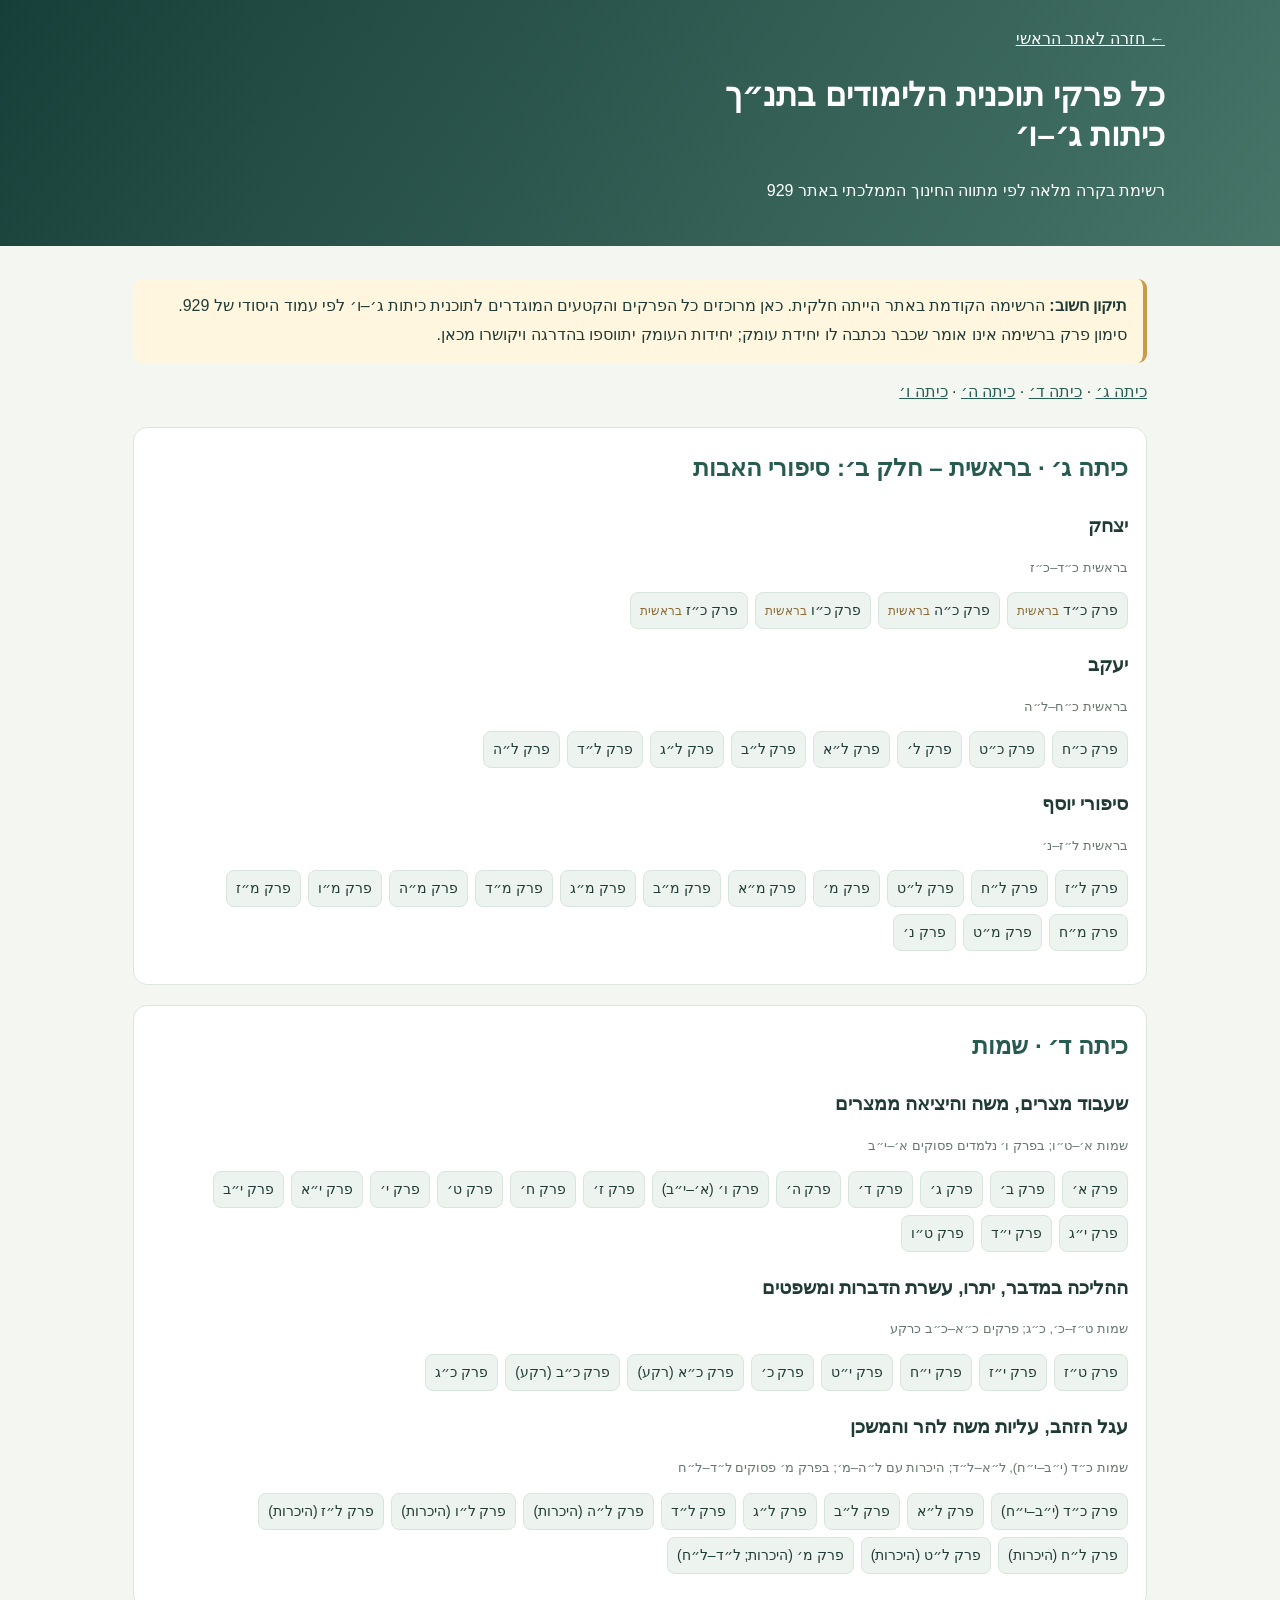
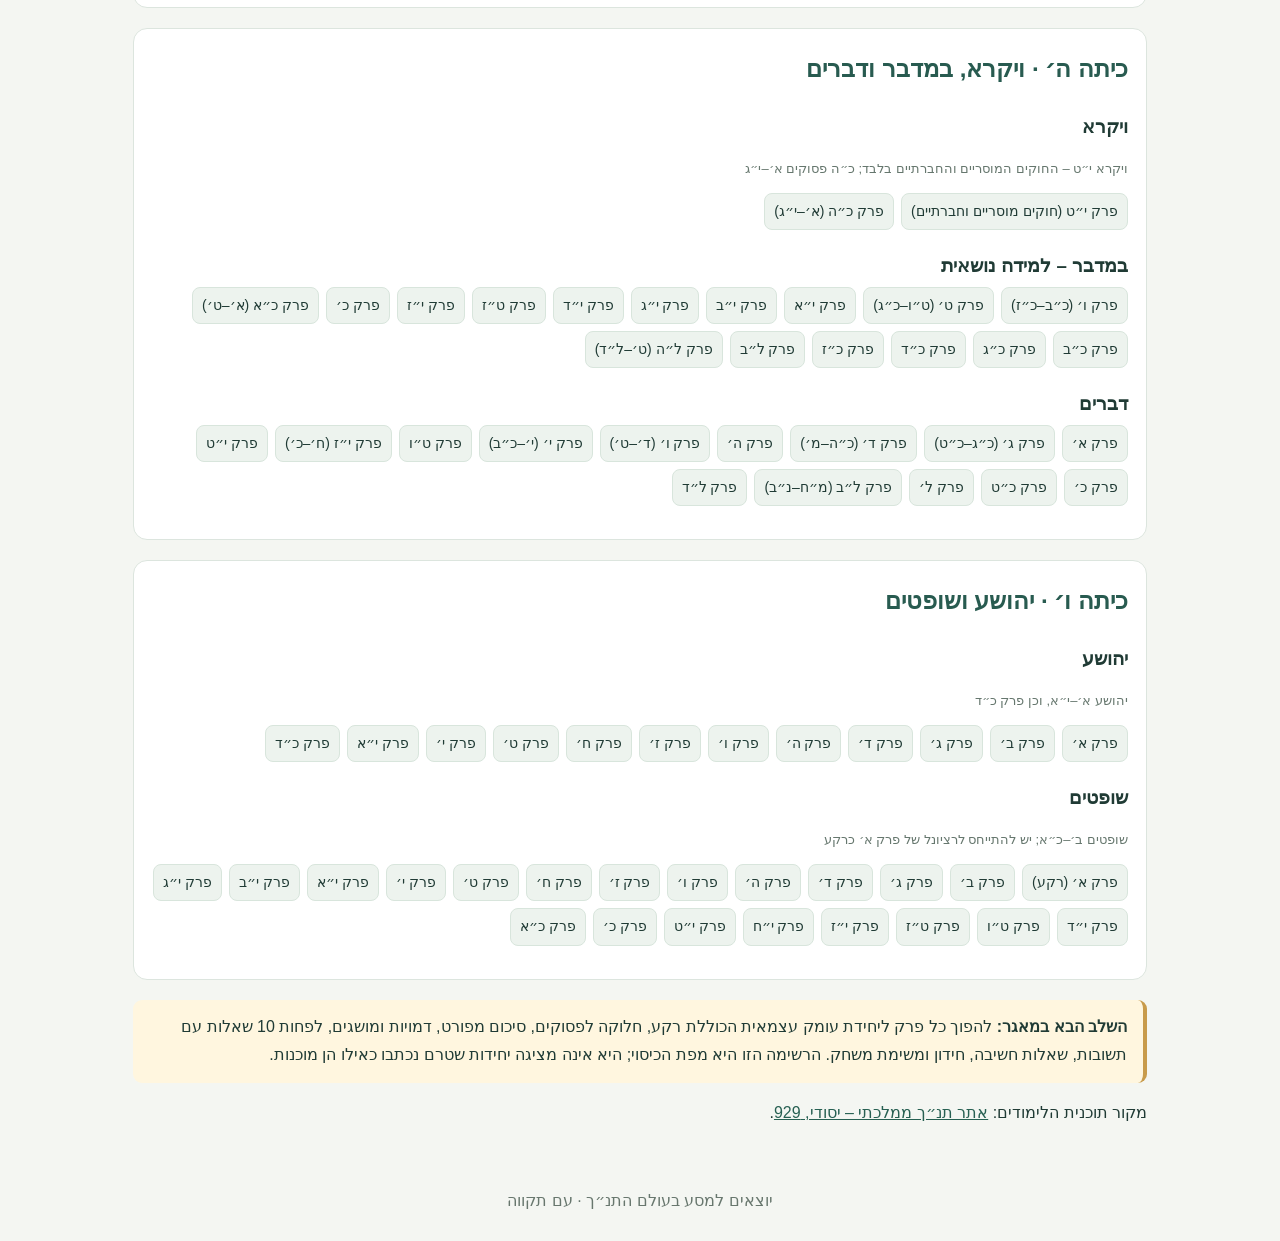
==== all-required-chapters.html @ 5e051c07 "Add complete grade 3-6 chapter coverage index" ====
<!doctype html>
<html lang="he" dir="rtl"><head><meta charset="utf-8"><meta name="viewport" content="width=device-width,initial-scale=1"><title>רשימת כל פרקי החובה | תנ״ך ג׳–ו׳</title>
<style>
*{box-sizing:border-box}body{margin:0;background:#f4f6f2;color:#203b35;font-family:Arial,sans-serif;line-height:1.8}header{background:linear-gradient(125deg,#173f39,#477568);color:#fff;padding:25px 18px}header>div,main{max-width:1050px;margin:auto}a{color:#276052}header a{color:white}h1{line-height:1.25}main{padding:18px}.notice{background:#fff6df;border-right:4px solid #c89b4b;padding:13px 16px;border-radius:9px;margin:15px 0}.grade{background:white;border:1px solid #dce5de;border-radius:14px;padding:18px;margin:20px 0}.grade h2{color:#285b50;margin-top:0}.book{margin:15px 0}.book h3{margin-bottom:4px}.chapters{display:flex;flex-wrap:wrap;gap:7px}.chapter{background:#edf3ee;border:1px solid #d8e5dc;border-radius:8px;padding:5px 9px;font-size:14px}.chapter em{font-style:normal;color:#8b6a34;font-size:12px}.small{font-size:13px;color:#66776e}footer{text-align:center;padding:25px;color:#68776e}
</style></head><body><header><div><a href="./">← חזרה לאתר הראשי</a><h1>כל פרקי תוכנית הלימודים בתנ״ך<br>כיתות ג׳–ו׳</h1><p>רשימת בקרה מלאה לפי מתווה החינוך הממלכתי באתר 929</p></div></header><main>
<div class="notice"><b>תיקון חשוב:</b> הרשימה הקודמת באתר הייתה חלקית. כאן מרוכזים כל הפרקים והקטעים המוגדרים לתוכנית כיתות ג׳–ו׳ לפי עמוד היסודי של 929. סימון פרק ברשימה אינו אומר שכבר נכתבה לו יחידת עומק; יחידות העומק יתווספו בהדרגה ויקושרו מכאן.</div>
<nav><a href="#g3">כיתה ג׳</a> · <a href="#g4">כיתה ד׳</a> · <a href="#g5">כיתה ה׳</a> · <a href="#g6">כיתה ו׳</a></nav>
<section class="grade" id="g3"><h2>כיתה ג׳ · בראשית – חלק ב׳: סיפורי האבות</h2>
<div class="book"><h3>יצחק</h3><p class="small">בראשית כ״ד–כ״ז</p><div class="chapters"><span class="chapter">פרק כ״ד <em>בראשית</em></span><span class="chapter">פרק כ״ה <em>בראשית</em></span><span class="chapter">פרק כ״ו <em>בראשית</em></span><span class="chapter">פרק כ״ז <em>בראשית</em></span></div></div>
<div class="book"><h3>יעקב</h3><p class="small">בראשית כ״ח–ל״ה</p><div class="chapters"><span class="chapter">פרק כ״ח</span><span class="chapter">פרק כ״ט</span><span class="chapter">פרק ל׳</span><span class="chapter">פרק ל״א</span><span class="chapter">פרק ל״ב</span><span class="chapter">פרק ל״ג</span><span class="chapter">פרק ל״ד</span><span class="chapter">פרק ל״ה</span></div></div>
<div class="book"><h3>סיפורי יוסף</h3><p class="small">בראשית ל״ז–נ׳</p><div class="chapters"><span class="chapter">פרק ל״ז</span><span class="chapter">פרק ל״ח</span><span class="chapter">פרק ל״ט</span><span class="chapter">פרק מ׳</span><span class="chapter">פרק מ״א</span><span class="chapter">פרק מ״ב</span><span class="chapter">פרק מ״ג</span><span class="chapter">פרק מ״ד</span><span class="chapter">פרק מ״ה</span><span class="chapter">פרק מ״ו</span><span class="chapter">פרק מ״ז</span><span class="chapter">פרק מ״ח</span><span class="chapter">פרק מ״ט</span><span class="chapter">פרק נ׳</span></div></div></section>
<section class="grade" id="g4"><h2>כיתה ד׳ · שמות</h2>
<div class="book"><h3>שעבוד מצרים, משה והיציאה ממצרים</h3><p class="small">שמות א׳–ט״ו; בפרק ו׳ נלמדים פסוקים א׳–י״ב</p><div class="chapters"><span class="chapter">פרק א׳</span><span class="chapter">פרק ב׳</span><span class="chapter">פרק ג׳</span><span class="chapter">פרק ד׳</span><span class="chapter">פרק ה׳</span><span class="chapter">פרק ו׳ (א׳–י״ב)</span><span class="chapter">פרק ז׳</span><span class="chapter">פרק ח׳</span><span class="chapter">פרק ט׳</span><span class="chapter">פרק י׳</span><span class="chapter">פרק י״א</span><span class="chapter">פרק י״ב</span><span class="chapter">פרק י״ג</span><span class="chapter">פרק י״ד</span><span class="chapter">פרק ט״ו</span></div></div>
<div class="book"><h3>ההליכה במדבר, יתרו, עשרת הדברות ומשפטים</h3><p class="small">שמות ט״ז–כ׳, כ״ג; פרקים כ״א–כ״ב כרקע</p><div class="chapters"><span class="chapter">פרק ט״ז</span><span class="chapter">פרק י״ז</span><span class="chapter">פרק י״ח</span><span class="chapter">פרק י״ט</span><span class="chapter">פרק כ׳</span><span class="chapter">פרק כ״א (רקע)</span><span class="chapter">פרק כ״ב (רקע)</span><span class="chapter">פרק כ״ג</span></div></div>
<div class="book"><h3>עגל הזהב, עליות משה להר והמשכן</h3><p class="small">שמות כ״ד (י״ב–י״ח), ל״א–ל״ד; היכרות עם ל״ה–מ׳; בפרק מ׳ פסוקים ל״ד–ל״ח</p><div class="chapters"><span class="chapter">פרק כ״ד (י״ב–י״ח)</span><span class="chapter">פרק ל״א</span><span class="chapter">פרק ל״ב</span><span class="chapter">פרק ל״ג</span><span class="chapter">פרק ל״ד</span><span class="chapter">פרק ל״ה (היכרות)</span><span class="chapter">פרק ל״ו (היכרות)</span><span class="chapter">פרק ל״ז (היכרות)</span><span class="chapter">פרק ל״ח (היכרות)</span><span class="chapter">פרק ל״ט (היכרות)</span><span class="chapter">פרק מ׳ (היכרות; ל״ד–ל״ח)</span></div></div></section>
<section class="grade" id="g5"><h2>כיתה ה׳ · ויקרא, במדבר ודברים</h2>
<div class="book"><h3>ויקרא</h3><p class="small">ויקרא י״ט – החוקים המוסריים והחברתיים בלבד; כ״ה פסוקים א׳–י״ג</p><div class="chapters"><span class="chapter">פרק י״ט (חוקים מוסריים וחברתיים)</span><span class="chapter">פרק כ״ה (א׳–י״ג)</span></div></div>
<div class="book"><h3>במדבר – למידה נושאית</h3><div class="chapters"><span class="chapter">פרק ו׳ (כ״ב–כ״ז)</span><span class="chapter">פרק ט׳ (ט״ו–כ״ג)</span><span class="chapter">פרק י״א</span><span class="chapter">פרק י״ב</span><span class="chapter">פרק י״ג</span><span class="chapter">פרק י״ד</span><span class="chapter">פרק ט״ז</span><span class="chapter">פרק י״ז</span><span class="chapter">פרק כ׳</span><span class="chapter">פרק כ״א (א׳–ט׳)</span><span class="chapter">פרק כ״ב</span><span class="chapter">פרק כ״ג</span><span class="chapter">פרק כ״ד</span><span class="chapter">פרק כ״ז</span><span class="chapter">פרק ל״ב</span><span class="chapter">פרק ל״ה (ט׳–ל״ד)</span></div></div>
<div class="book"><h3>דברים</h3><div class="chapters"><span class="chapter">פרק א׳</span><span class="chapter">פרק ג׳ (כ״ג–כ״ט)</span><span class="chapter">פרק ד׳ (כ״ה–מ׳)</span><span class="chapter">פרק ה׳</span><span class="chapter">פרק ו׳ (ד׳–ט׳)</span><span class="chapter">פרק י׳ (י׳–כ״ב)</span><span class="chapter">פרק ט״ו</span><span class="chapter">פרק י״ז (ח׳–כ׳)</span><span class="chapter">פרק י״ט</span><span class="chapter">פרק כ׳</span><span class="chapter">פרק כ״ט</span><span class="chapter">פרק ל׳</span><span class="chapter">פרק ל״ב (מ״ח–נ״ב)</span><span class="chapter">פרק ל״ד</span></div></div></section>
<section class="grade" id="g6"><h2>כיתה ו׳ · יהושע ושופטים</h2>
<div class="book"><h3>יהושע</h3><p class="small">יהושע א׳–י״א, וכן פרק כ״ד</p><div class="chapters"><span class="chapter">פרק א׳</span><span class="chapter">פרק ב׳</span><span class="chapter">פרק ג׳</span><span class="chapter">פרק ד׳</span><span class="chapter">פרק ה׳</span><span class="chapter">פרק ו׳</span><span class="chapter">פרק ז׳</span><span class="chapter">פרק ח׳</span><span class="chapter">פרק ט׳</span><span class="chapter">פרק י׳</span><span class="chapter">פרק י״א</span><span class="chapter">פרק כ״ד</span></div></div>
<div class="book"><h3>שופטים</h3><p class="small">שופטים ב׳–כ״א; יש להתייחס לרציונל של פרק א׳ כרקע</p><div class="chapters"><span class="chapter">פרק א׳ (רקע)</span><span class="chapter">פרק ב׳</span><span class="chapter">פרק ג׳</span><span class="chapter">פרק ד׳</span><span class="chapter">פרק ה׳</span><span class="chapter">פרק ו׳</span><span class="chapter">פרק ז׳</span><span class="chapter">פרק ח׳</span><span class="chapter">פרק ט׳</span><span class="chapter">פרק י׳</span><span class="chapter">פרק י״א</span><span class="chapter">פרק י״ב</span><span class="chapter">פרק י״ג</span><span class="chapter">פרק י״ד</span><span class="chapter">פרק ט״ו</span><span class="chapter">פרק ט״ז</span><span class="chapter">פרק י״ז</span><span class="chapter">פרק י״ח</span><span class="chapter">פרק י״ט</span><span class="chapter">פרק כ׳</span><span class="chapter">פרק כ״א</span></div></div></section>
<div class="notice"><b>השלב הבא במאגר:</b> להפוך כל פרק ליחידת עומק עצמאית הכוללת רקע, חלוקה לפסוקים, סיכום מפורט, דמויות ומושגים, לפחות 10 שאלות עם תשובות, שאלות חשיבה, חידון ומשימת משחק. הרשימה הזו היא מפת הכיסוי; היא אינה מציגה יחידות שטרם נכתבו כאילו הן מוכנות.</div>
<p>מקור תוכנית הלימודים: <a href="https://edu.929.org.il/תכנית-הלימודים/יסודי/" target="_blank" rel="noopener">אתר תנ״ך ממלכתי – יסודי, 929</a>.</p>
</main><footer>יוצאים למסע בעולם התנ״ך · עם תקווה</footer></body></html>
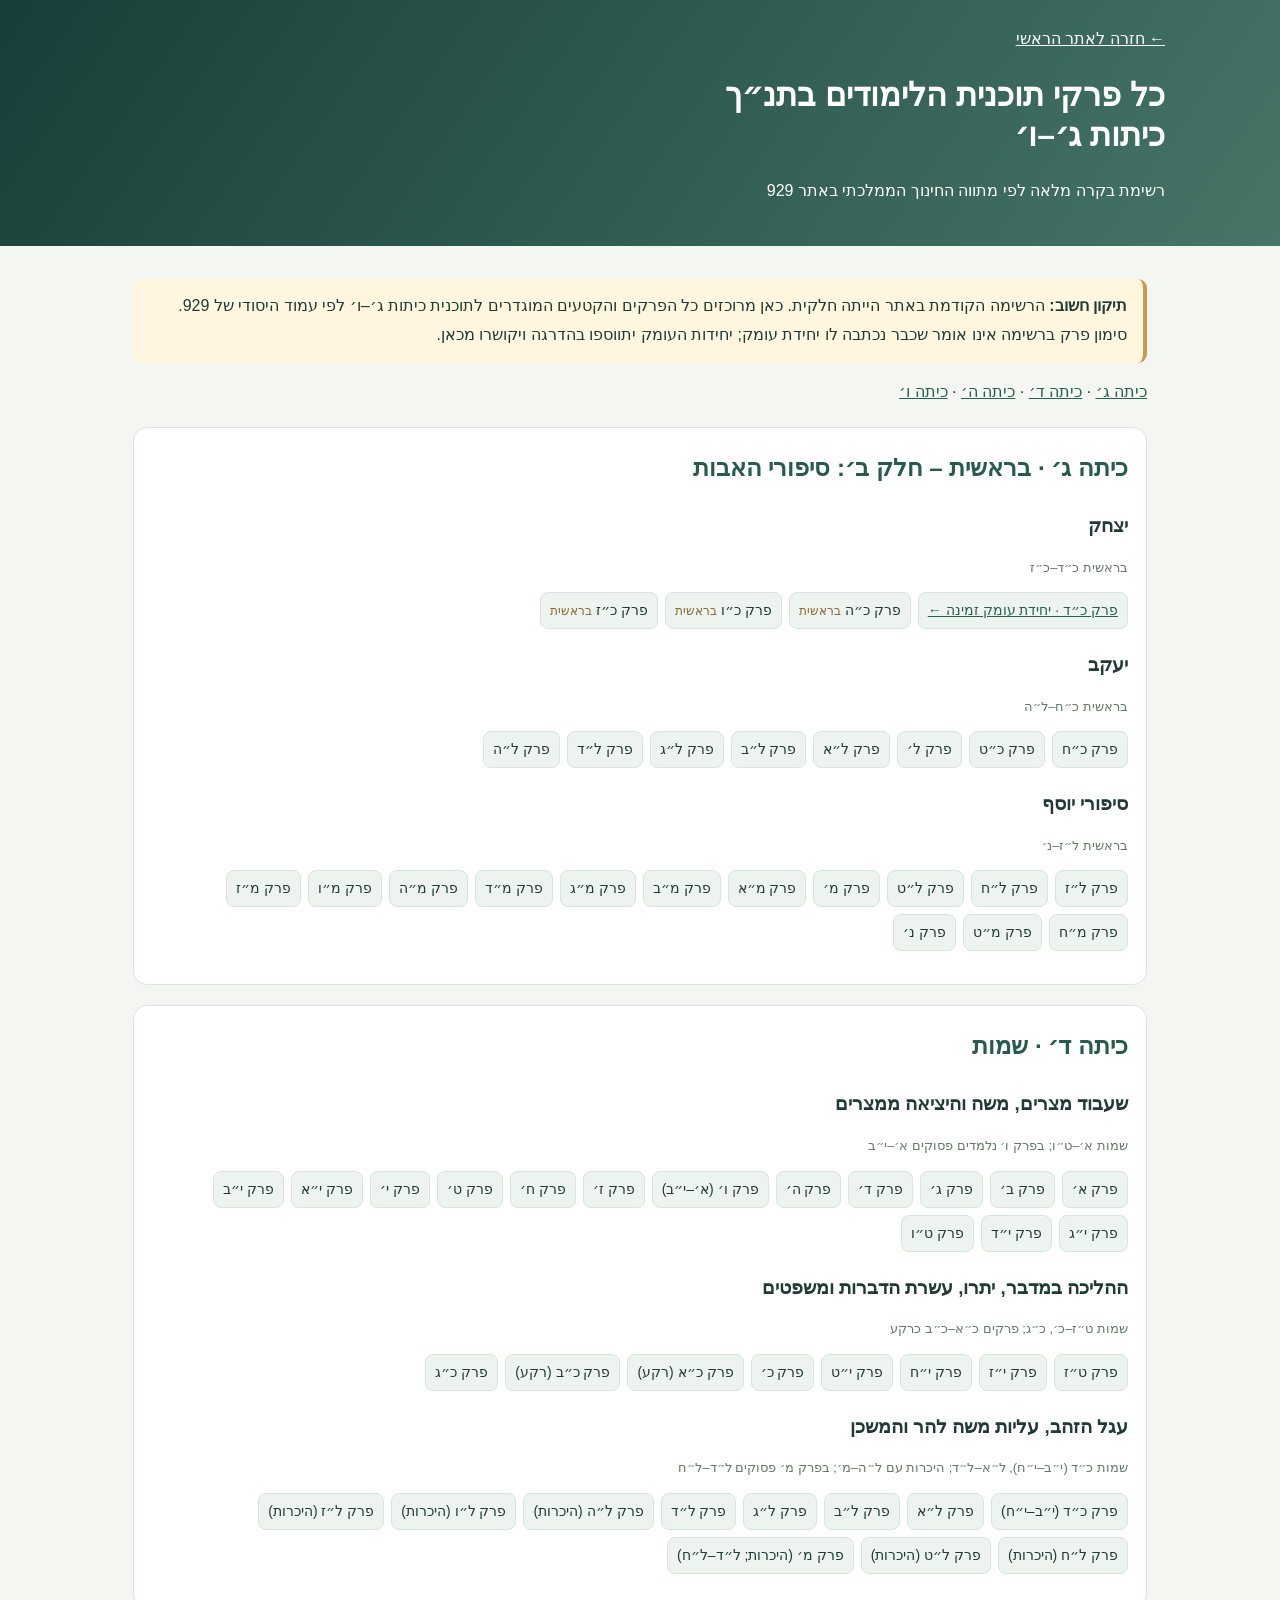
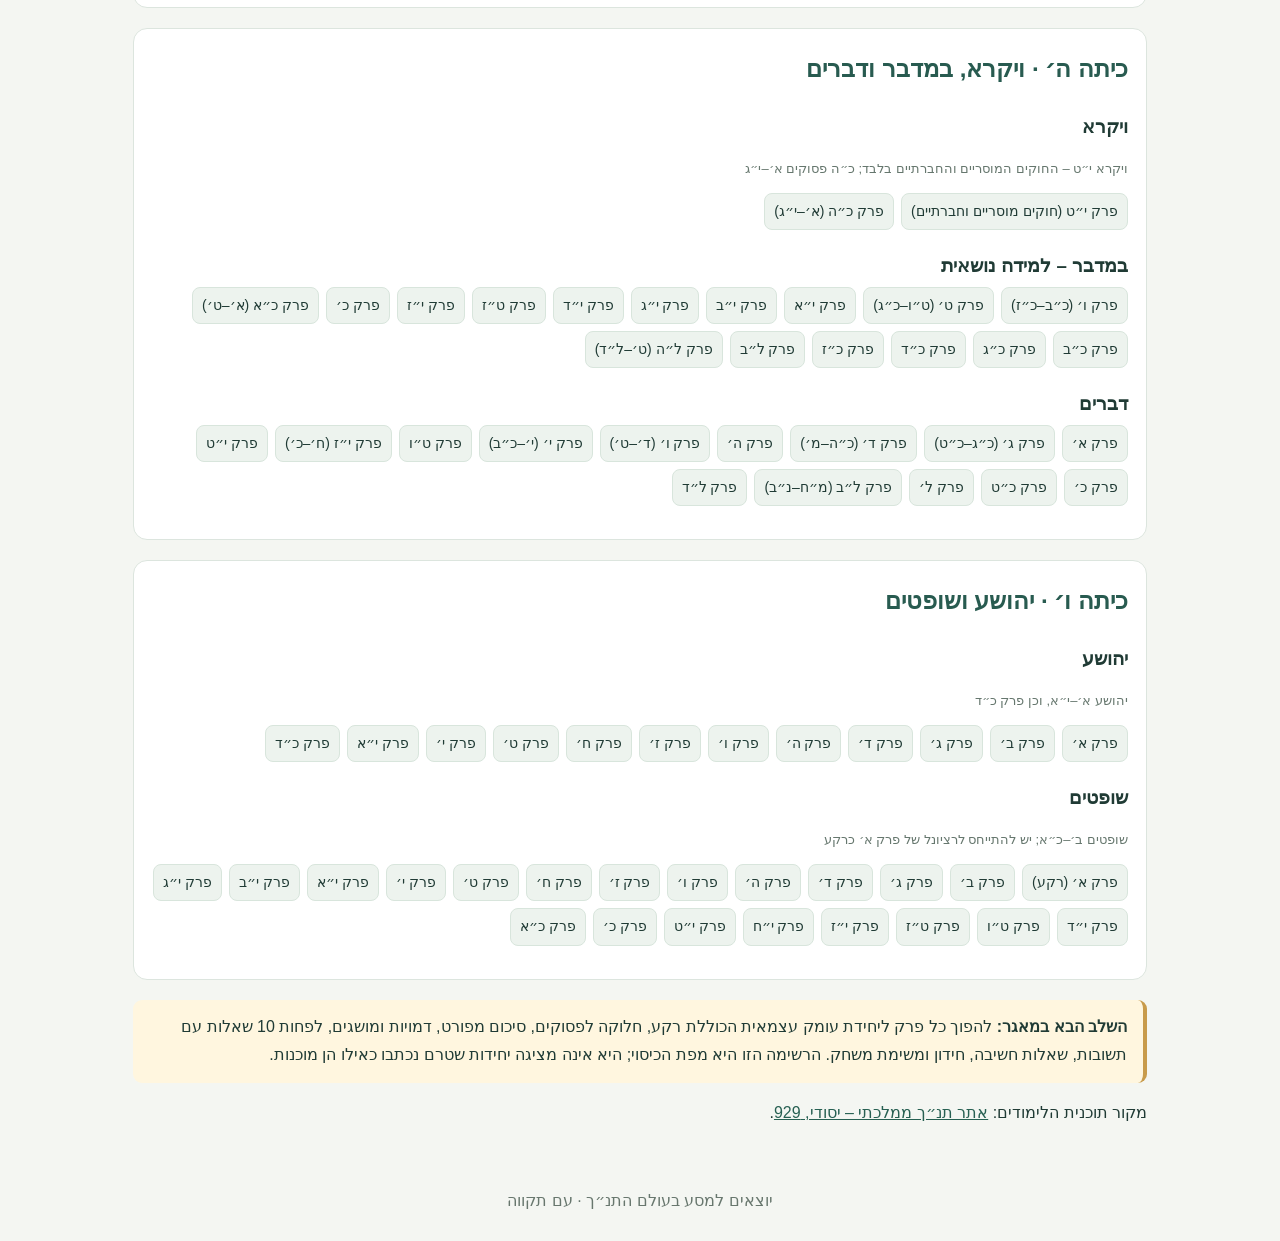
==== commit 2ca24865: "Link Genesis 24 deep unit from chapter checklist" ====
--- a/all-required-chapters.html
+++ b/all-required-chapters.html
@@ -6,7 +6,7 @@
 <div class="notice"><b>תיקון חשוב:</b> הרשימה הקודמת באתר הייתה חלקית. כאן מרוכזים כל הפרקים והקטעים המוגדרים לתוכנית כיתות ג׳–ו׳ לפי עמוד היסודי של 929. סימון פרק ברשימה אינו אומר שכבר נכתבה לו יחידת עומק; יחידות העומק יתווספו בהדרגה ויקושרו מכאן.</div>
 <nav><a href="#g3">כיתה ג׳</a> · <a href="#g4">כיתה ד׳</a> · <a href="#g5">כיתה ה׳</a> · <a href="#g6">כיתה ו׳</a></nav>
 <section class="grade" id="g3"><h2>כיתה ג׳ · בראשית – חלק ב׳: סיפורי האבות</h2>
-<div class="book"><h3>יצחק</h3><p class="small">בראשית כ״ד–כ״ז</p><div class="chapters"><span class="chapter">פרק כ״ד <em>בראשית</em></span><span class="chapter">פרק כ״ה <em>בראשית</em></span><span class="chapter">פרק כ״ו <em>בראשית</em></span><span class="chapter">פרק כ״ז <em>בראשית</em></span></div></div>
+<div class="book"><h3>יצחק</h3><p class="small">בראשית כ״ד–כ״ז</p><div class="chapters"><a class="chapter" href="grade3-genesis-24.html">פרק כ״ד · יחידת עומק זמינה ←</a><span class="chapter">פרק כ״ה <em>בראשית</em></span><span class="chapter">פרק כ״ו <em>בראשית</em></span><span class="chapter">פרק כ״ז <em>בראשית</em></span></div></div>
 <div class="book"><h3>יעקב</h3><p class="small">בראשית כ״ח–ל״ה</p><div class="chapters"><span class="chapter">פרק כ״ח</span><span class="chapter">פרק כ״ט</span><span class="chapter">פרק ל׳</span><span class="chapter">פרק ל״א</span><span class="chapter">פרק ל״ב</span><span class="chapter">פרק ל״ג</span><span class="chapter">פרק ל״ד</span><span class="chapter">פרק ל״ה</span></div></div>
 <div class="book"><h3>סיפורי יוסף</h3><p class="small">בראשית ל״ז–נ׳</p><div class="chapters"><span class="chapter">פרק ל״ז</span><span class="chapter">פרק ל״ח</span><span class="chapter">פרק ל״ט</span><span class="chapter">פרק מ׳</span><span class="chapter">פרק מ״א</span><span class="chapter">פרק מ״ב</span><span class="chapter">פרק מ״ג</span><span class="chapter">פרק מ״ד</span><span class="chapter">פרק מ״ה</span><span class="chapter">פרק מ״ו</span><span class="chapter">פרק מ״ז</span><span class="chapter">פרק מ״ח</span><span class="chapter">פרק מ״ט</span><span class="chapter">פרק נ׳</span></div></div></section>
 <section class="grade" id="g4"><h2>כיתה ד׳ · שמות</h2>
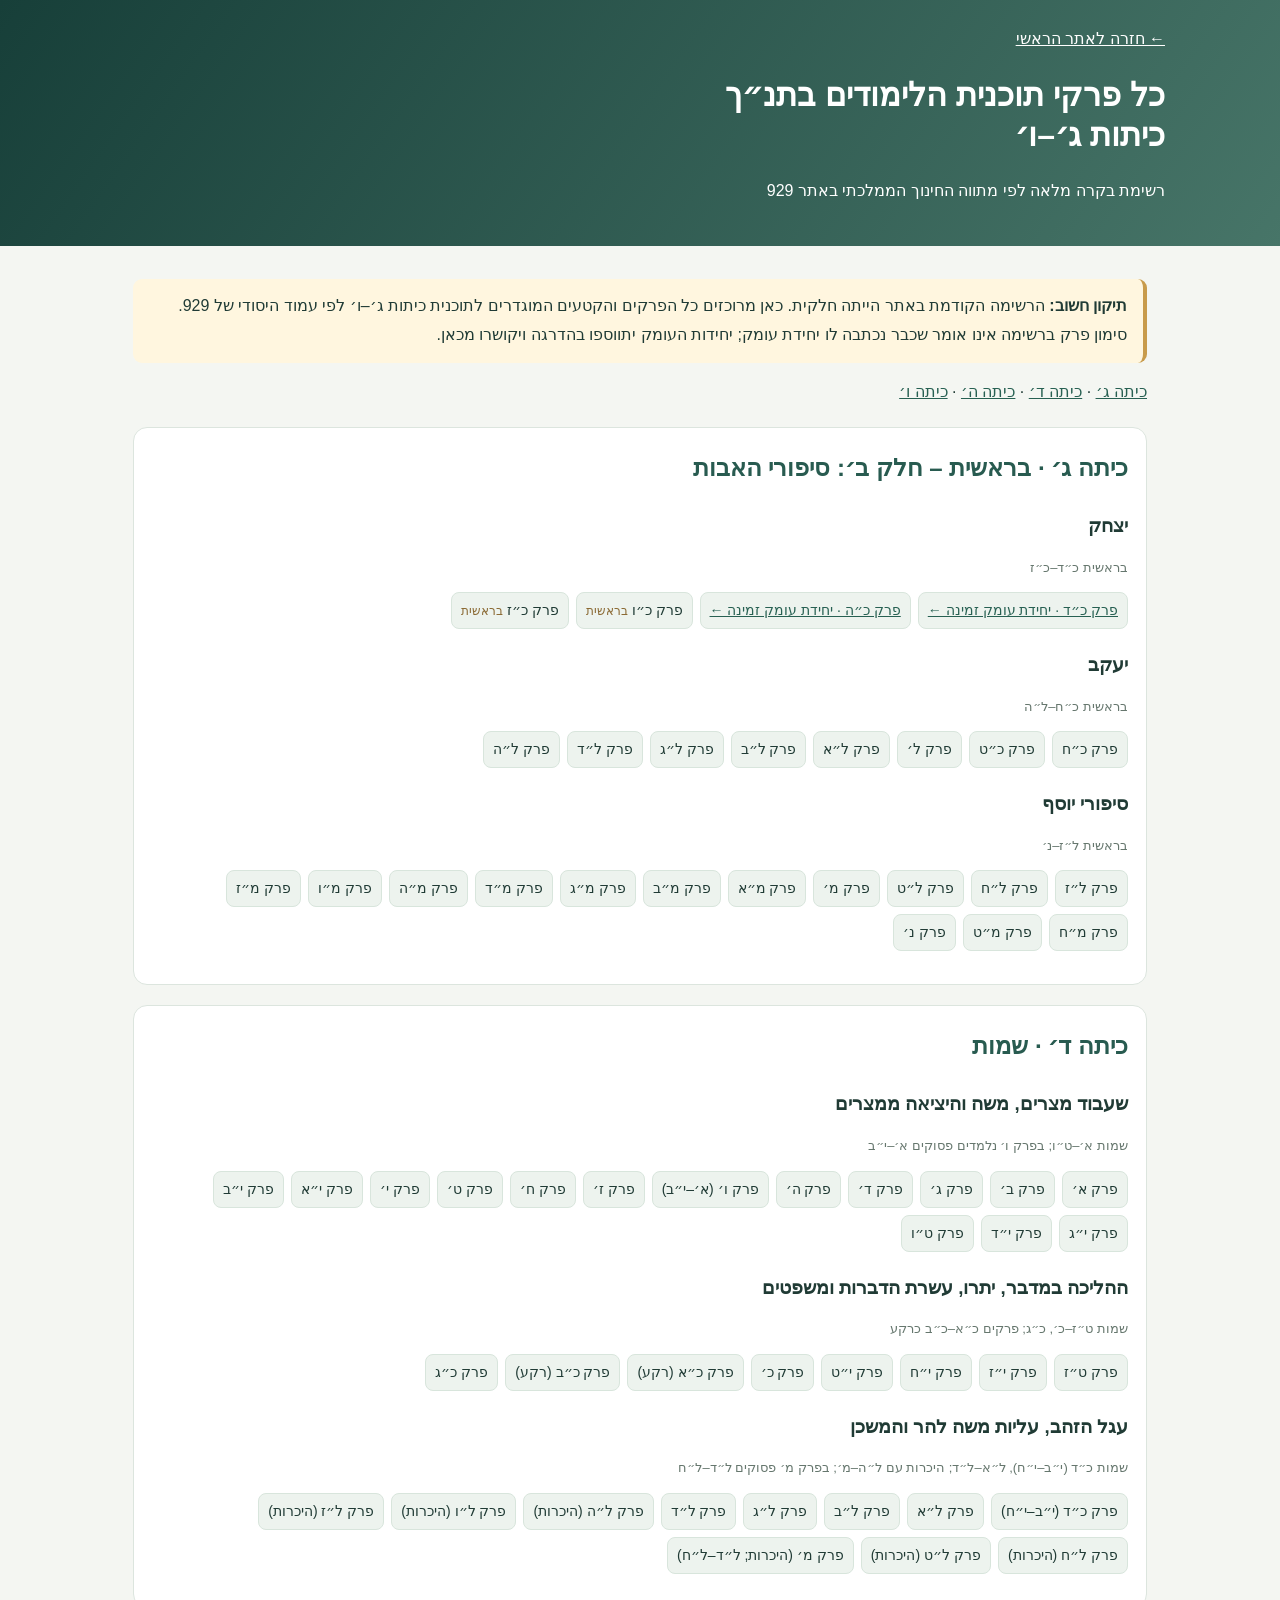
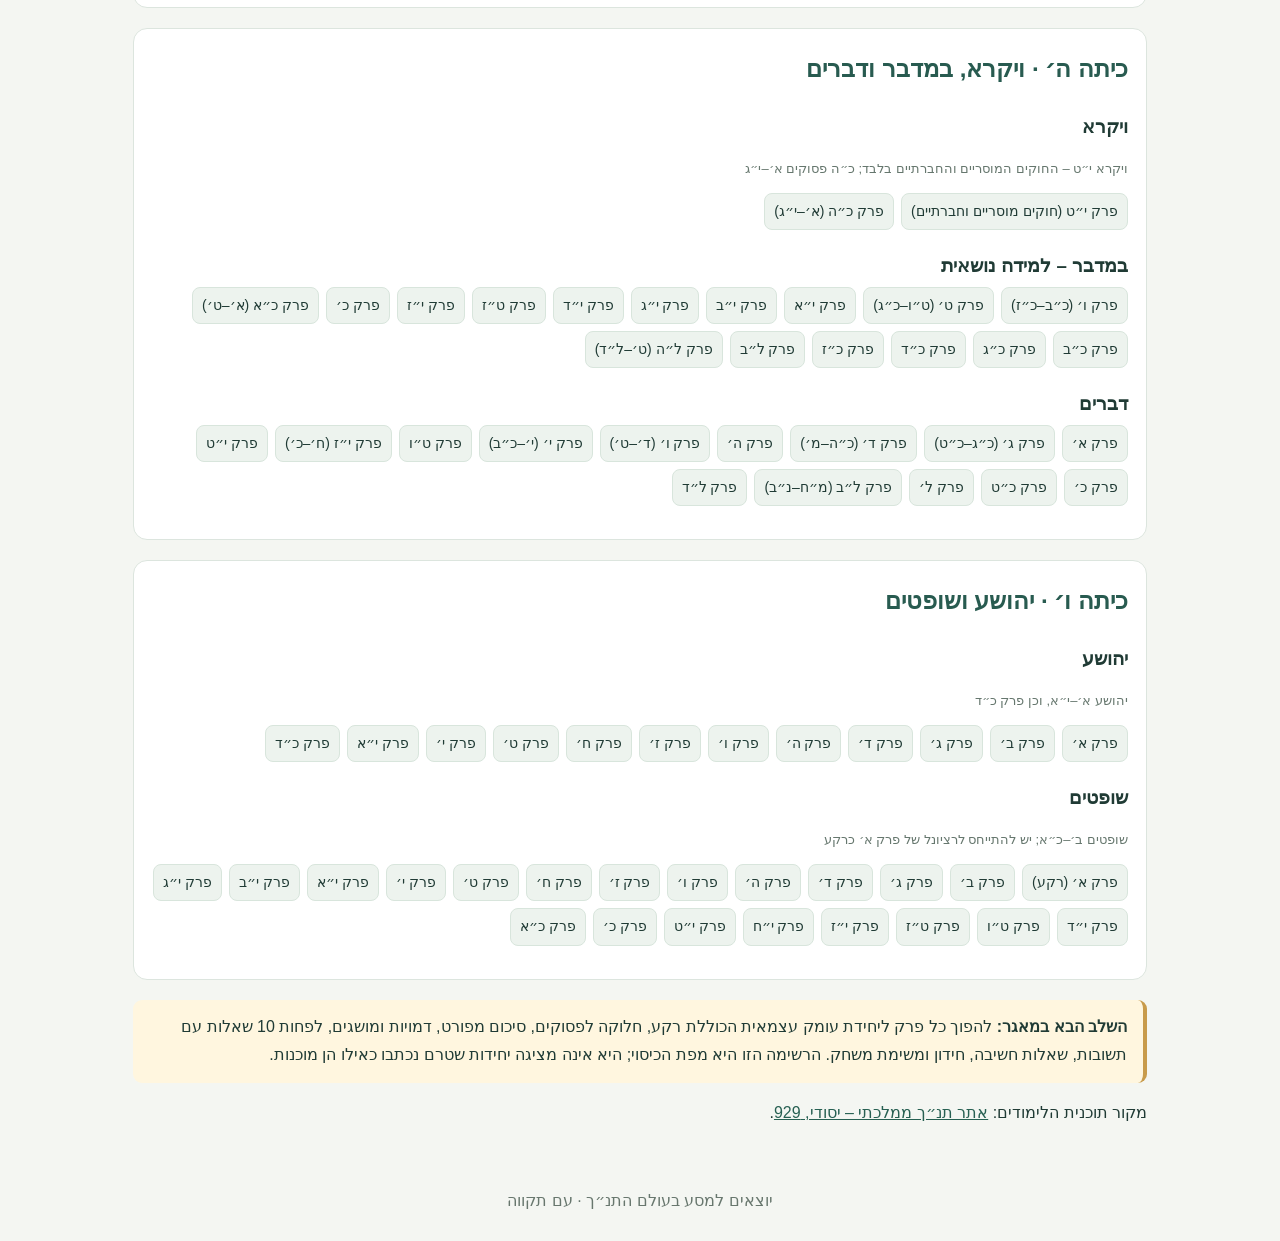
==== commit fabdfeaf: "Link Genesis 25 deep unit from required chapter list" ====
--- a/all-required-chapters.html
+++ b/all-required-chapters.html
@@ -6,7 +6,7 @@
 <div class="notice"><b>תיקון חשוב:</b> הרשימה הקודמת באתר הייתה חלקית. כאן מרוכזים כל הפרקים והקטעים המוגדרים לתוכנית כיתות ג׳–ו׳ לפי עמוד היסודי של 929. סימון פרק ברשימה אינו אומר שכבר נכתבה לו יחידת עומק; יחידות העומק יתווספו בהדרגה ויקושרו מכאן.</div>
 <nav><a href="#g3">כיתה ג׳</a> · <a href="#g4">כיתה ד׳</a> · <a href="#g5">כיתה ה׳</a> · <a href="#g6">כיתה ו׳</a></nav>
 <section class="grade" id="g3"><h2>כיתה ג׳ · בראשית – חלק ב׳: סיפורי האבות</h2>
-<div class="book"><h3>יצחק</h3><p class="small">בראשית כ״ד–כ״ז</p><div class="chapters"><a class="chapter" href="grade3-genesis-24.html">פרק כ״ד · יחידת עומק זמינה ←</a><span class="chapter">פרק כ״ה <em>בראשית</em></span><span class="chapter">פרק כ״ו <em>בראשית</em></span><span class="chapter">פרק כ״ז <em>בראשית</em></span></div></div>
+<div class="book"><h3>יצחק</h3><p class="small">בראשית כ״ד–כ״ז</p><div class="chapters"><a class="chapter" href="grade3-genesis-24.html">פרק כ״ד · יחידת עומק זמינה ←</a><a class="chapter" href="grade3-genesis-25.html">פרק כ״ה · יחידת עומק זמינה ←</a><span class="chapter">פרק כ״ו <em>בראשית</em></span><span class="chapter">פרק כ״ז <em>בראשית</em></span></div></div>
 <div class="book"><h3>יעקב</h3><p class="small">בראשית כ״ח–ל״ה</p><div class="chapters"><span class="chapter">פרק כ״ח</span><span class="chapter">פרק כ״ט</span><span class="chapter">פרק ל׳</span><span class="chapter">פרק ל״א</span><span class="chapter">פרק ל״ב</span><span class="chapter">פרק ל״ג</span><span class="chapter">פרק ל״ד</span><span class="chapter">פרק ל״ה</span></div></div>
 <div class="book"><h3>סיפורי יוסף</h3><p class="small">בראשית ל״ז–נ׳</p><div class="chapters"><span class="chapter">פרק ל״ז</span><span class="chapter">פרק ל״ח</span><span class="chapter">פרק ל״ט</span><span class="chapter">פרק מ׳</span><span class="chapter">פרק מ״א</span><span class="chapter">פרק מ״ב</span><span class="chapter">פרק מ״ג</span><span class="chapter">פרק מ״ד</span><span class="chapter">פרק מ״ה</span><span class="chapter">פרק מ״ו</span><span class="chapter">פרק מ״ז</span><span class="chapter">פרק מ״ח</span><span class="chapter">פרק מ״ט</span><span class="chapter">פרק נ׳</span></div></div></section>
 <section class="grade" id="g4"><h2>כיתה ד׳ · שמות</h2>
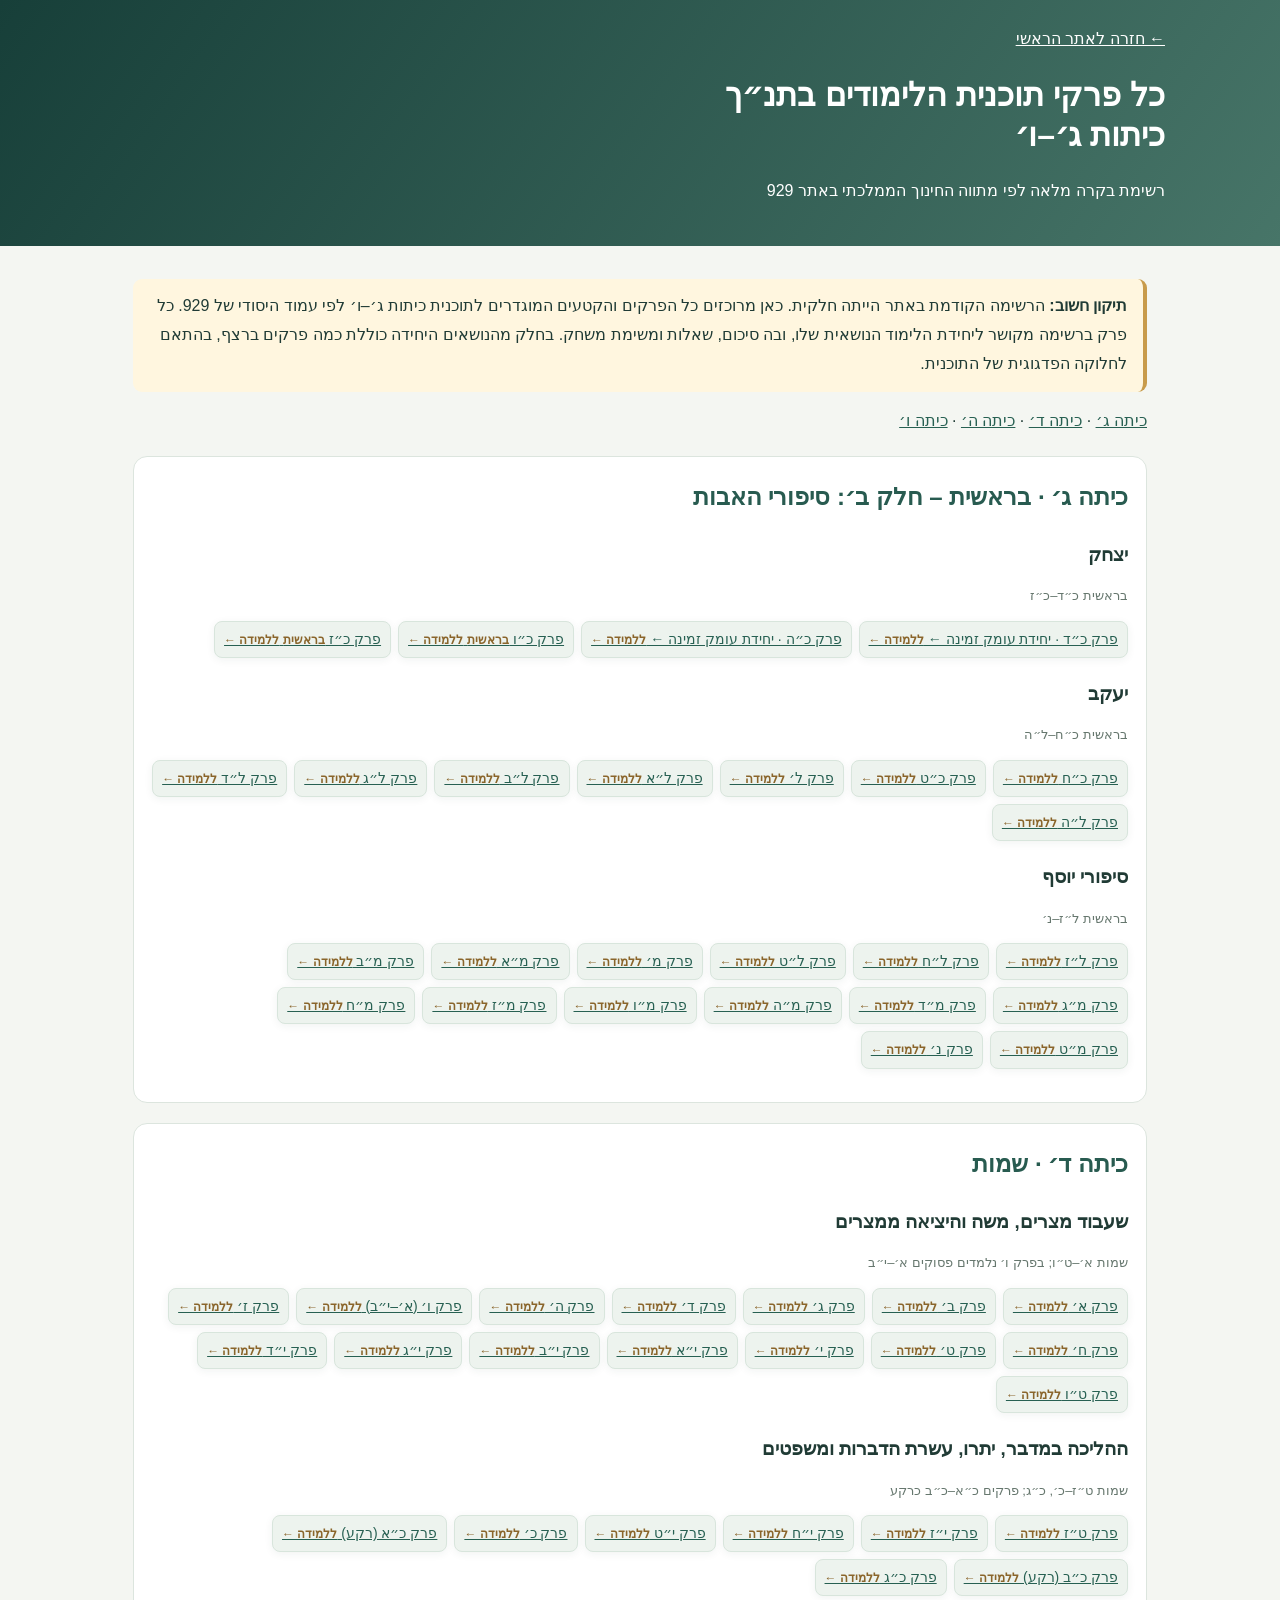
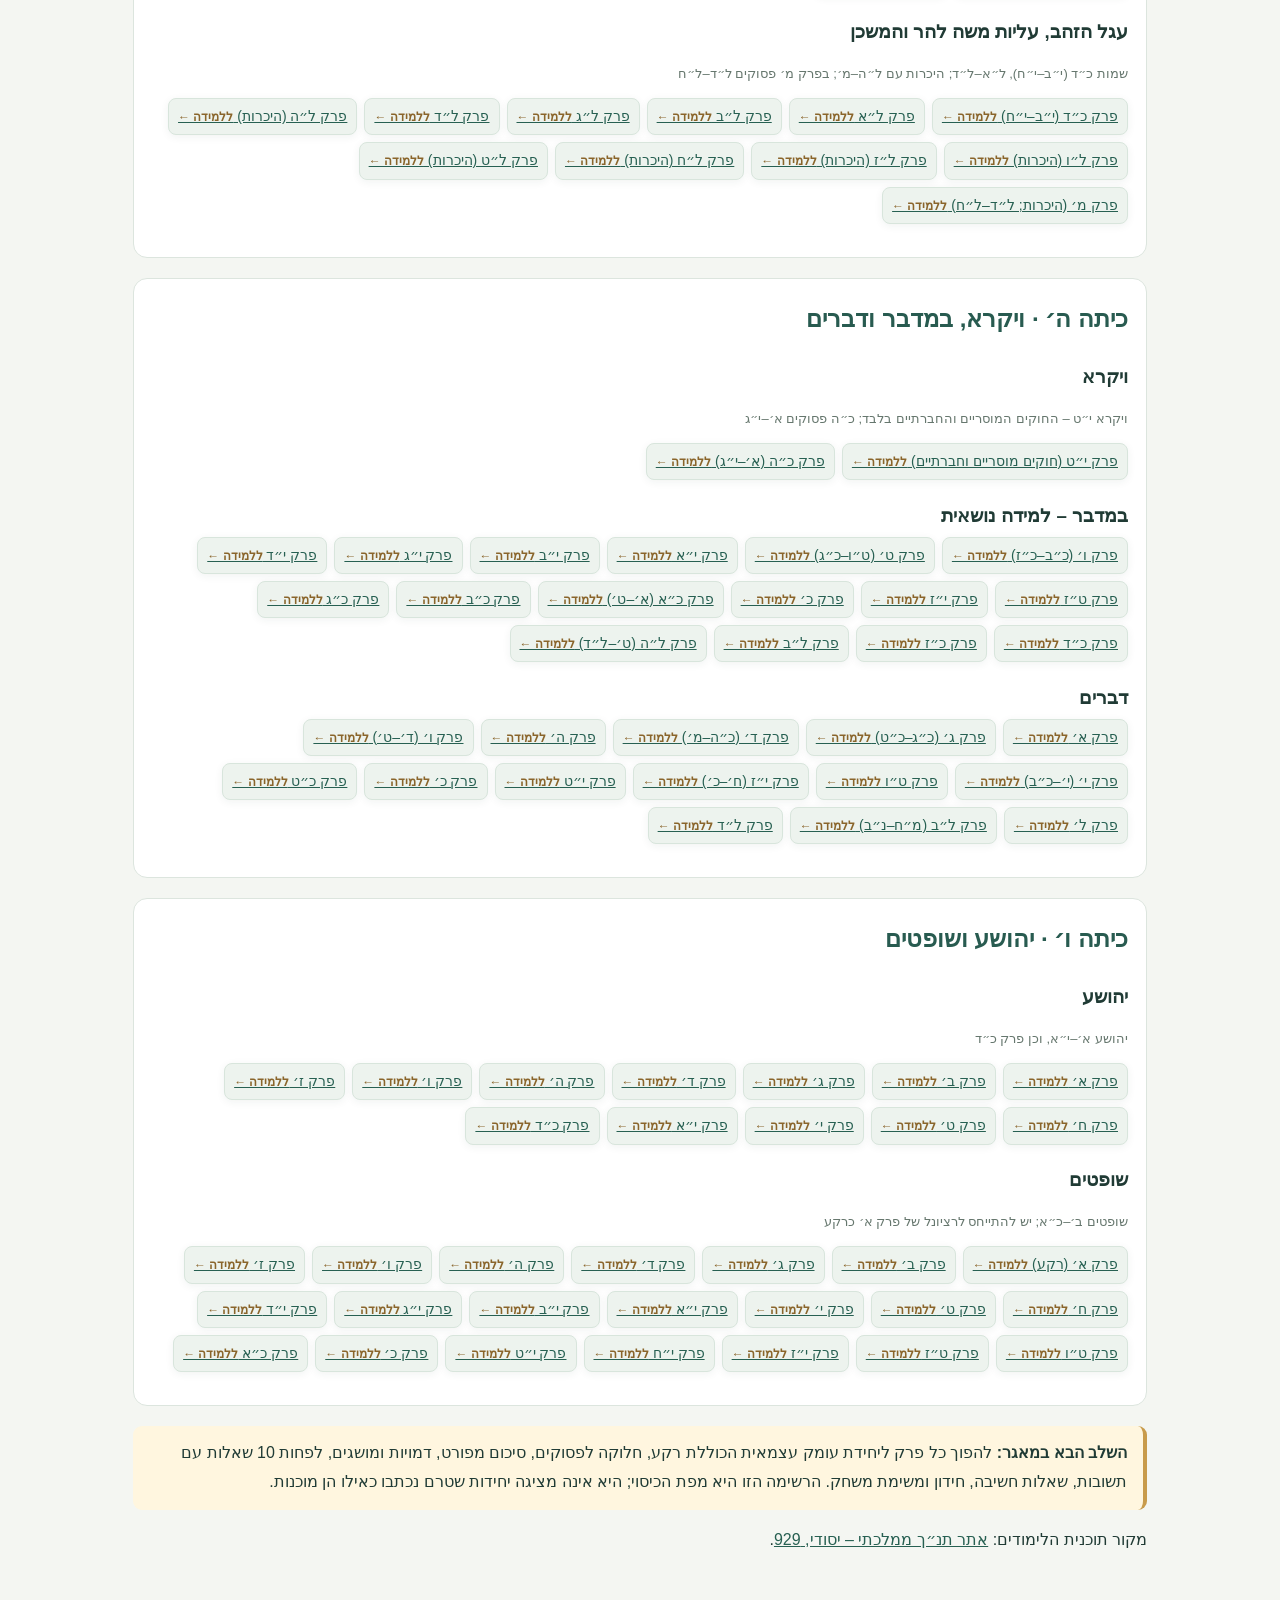
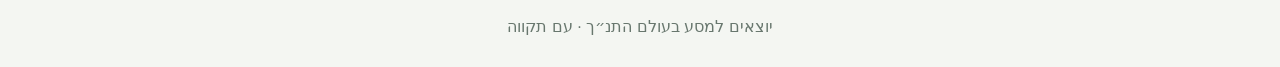
==== commit 3fb53575: "Link every required chapter to its study unit" ====
--- a/all-required-chapters.html
+++ b/all-required-chapters.html
@@ -2,24 +2,24 @@
 <html lang="he" dir="rtl"><head><meta charset="utf-8"><meta name="viewport" content="width=device-width,initial-scale=1"><title>רשימת כל פרקי החובה | תנ״ך ג׳–ו׳</title>
 <style>
 *{box-sizing:border-box}body{margin:0;background:#f4f6f2;color:#203b35;font-family:Arial,sans-serif;line-height:1.8}header{background:linear-gradient(125deg,#173f39,#477568);color:#fff;padding:25px 18px}header>div,main{max-width:1050px;margin:auto}a{color:#276052}header a{color:white}h1{line-height:1.25}main{padding:18px}.notice{background:#fff6df;border-right:4px solid #c89b4b;padding:13px 16px;border-radius:9px;margin:15px 0}.grade{background:white;border:1px solid #dce5de;border-radius:14px;padding:18px;margin:20px 0}.grade h2{color:#285b50;margin-top:0}.book{margin:15px 0}.book h3{margin-bottom:4px}.chapters{display:flex;flex-wrap:wrap;gap:7px}.chapter{background:#edf3ee;border:1px solid #d8e5dc;border-radius:8px;padding:5px 9px;font-size:14px}.chapter em{font-style:normal;color:#8b6a34;font-size:12px}.small{font-size:13px;color:#66776e}footer{text-align:center;padding:25px;color:#68776e}
-</style></head><body><header><div><a href="./">← חזרה לאתר הראשי</a><h1>כל פרקי תוכנית הלימודים בתנ״ך<br>כיתות ג׳–ו׳</h1><p>רשימת בקרה מלאה לפי מתווה החינוך הממלכתי באתר 929</p></div></header><main>
-<div class="notice"><b>תיקון חשוב:</b> הרשימה הקודמת באתר הייתה חלקית. כאן מרוכזים כל הפרקים והקטעים המוגדרים לתוכנית כיתות ג׳–ו׳ לפי עמוד היסודי של 929. סימון פרק ברשימה אינו אומר שכבר נכתבה לו יחידת עומק; יחידות העומק יתווספו בהדרגה ויקושרו מכאן.</div>
+</style><style>.chapter-study-link{box-shadow:0 2px 8px #193d3010}.chapter-study-link em{font-style:normal;color:#8a652b;font-weight:800}.chapter-study-link:hover{background:#e3eadf}</style></head><body><header><div><a href="./">← חזרה לאתר הראשי</a><h1>כל פרקי תוכנית הלימודים בתנ״ך<br>כיתות ג׳–ו׳</h1><p>רשימת בקרה מלאה לפי מתווה החינוך הממלכתי באתר 929</p></div></header><main>
+<div class="notice"><b>תיקון חשוב:</b> הרשימה הקודמת באתר הייתה חלקית. כאן מרוכזים כל הפרקים והקטעים המוגדרים לתוכנית כיתות ג׳–ו׳ לפי עמוד היסודי של 929. כל פרק ברשימה מקושר ליחידת הלימוד הנושאית שלו, ובה סיכום, שאלות ומשימת משחק. בחלק מהנושאים היחידה כוללת כמה פרקים ברצף, בהתאם לחלוקה הפדגוגית של התוכנית.</div>
 <nav><a href="#g3">כיתה ג׳</a> · <a href="#g4">כיתה ד׳</a> · <a href="#g5">כיתה ה׳</a> · <a href="#g6">כיתה ו׳</a></nav>
 <section class="grade" id="g3"><h2>כיתה ג׳ · בראשית – חלק ב׳: סיפורי האבות</h2>
-<div class="book"><h3>יצחק</h3><p class="small">בראשית כ״ד–כ״ז</p><div class="chapters"><a class="chapter" href="grade3-genesis-24.html">פרק כ״ד · יחידת עומק זמינה ←</a><a class="chapter" href="grade3-genesis-25.html">פרק כ״ה · יחידת עומק זמינה ←</a><span class="chapter">פרק כ״ו <em>בראשית</em></span><span class="chapter">פרק כ״ז <em>בראשית</em></span></div></div>
-<div class="book"><h3>יעקב</h3><p class="small">בראשית כ״ח–ל״ה</p><div class="chapters"><span class="chapter">פרק כ״ח</span><span class="chapter">פרק כ״ט</span><span class="chapter">פרק ל׳</span><span class="chapter">פרק ל״א</span><span class="chapter">פרק ל״ב</span><span class="chapter">פרק ל״ג</span><span class="chapter">פרק ל״ד</span><span class="chapter">פרק ל״ה</span></div></div>
-<div class="book"><h3>סיפורי יוסף</h3><p class="small">בראשית ל״ז–נ׳</p><div class="chapters"><span class="chapter">פרק ל״ז</span><span class="chapter">פרק ל״ח</span><span class="chapter">פרק ל״ט</span><span class="chapter">פרק מ׳</span><span class="chapter">פרק מ״א</span><span class="chapter">פרק מ״ב</span><span class="chapter">פרק מ״ג</span><span class="chapter">פרק מ״ד</span><span class="chapter">פרק מ״ה</span><span class="chapter">פרק מ״ו</span><span class="chapter">פרק מ״ז</span><span class="chapter">פרק מ״ח</span><span class="chapter">פרק מ״ט</span><span class="chapter">פרק נ׳</span></div></div></section>
+<div class="book"><h3>יצחק</h3><p class="small">בראשית כ״ד–כ״ז</p><div class="chapters"><a class="chapter chapter-study-link" href="curriculum-grades-3-6.html#g3-u1" title="פתיחת יחידת הלימוד הכוללת סיכום, שאלות ומשחק">פרק כ״ד · יחידת עומק זמינה ← <em>ללמידה ←</em></a><a class="chapter chapter-study-link" href="curriculum-grades-3-6.html#g3-u1" title="פתיחת יחידת הלימוד הכוללת סיכום, שאלות ומשחק">פרק כ״ה · יחידת עומק זמינה ← <em>ללמידה ←</em></a><a class="chapter chapter-study-link" href="curriculum-grades-3-6.html#g3-u1" title="פתיחת יחידת הלימוד הכוללת סיכום, שאלות ומשחק">פרק כ״ו <em>בראשית</em> <em>ללמידה ←</em></a><a class="chapter chapter-study-link" href="curriculum-grades-3-6.html#g3-u1" title="פתיחת יחידת הלימוד הכוללת סיכום, שאלות ומשחק">פרק כ״ז <em>בראשית</em> <em>ללמידה ←</em></a></div></div>
+<div class="book"><h3>יעקב</h3><p class="small">בראשית כ״ח–ל״ה</p><div class="chapters"><a class="chapter chapter-study-link" href="curriculum-grades-3-6.html#g3-u2" title="פתיחת יחידת הלימוד הכוללת סיכום, שאלות ומשחק">פרק כ״ח <em>ללמידה ←</em></a><a class="chapter chapter-study-link" href="curriculum-grades-3-6.html#g3-u2" title="פתיחת יחידת הלימוד הכוללת סיכום, שאלות ומשחק">פרק כ״ט <em>ללמידה ←</em></a><a class="chapter chapter-study-link" href="curriculum-grades-3-6.html#g3-u2" title="פתיחת יחידת הלימוד הכוללת סיכום, שאלות ומשחק">פרק ל׳ <em>ללמידה ←</em></a><a class="chapter chapter-study-link" href="curriculum-grades-3-6.html#g3-u2" title="פתיחת יחידת הלימוד הכוללת סיכום, שאלות ומשחק">פרק ל״א <em>ללמידה ←</em></a><a class="chapter chapter-study-link" href="curriculum-grades-3-6.html#g3-u2" title="פתיחת יחידת הלימוד הכוללת סיכום, שאלות ומשחק">פרק ל״ב <em>ללמידה ←</em></a><a class="chapter chapter-study-link" href="curriculum-grades-3-6.html#g3-u2" title="פתיחת יחידת הלימוד הכוללת סיכום, שאלות ומשחק">פרק ל״ג <em>ללמידה ←</em></a><a class="chapter chapter-study-link" href="curriculum-grades-3-6.html#g3-u2" title="פתיחת יחידת הלימוד הכוללת סיכום, שאלות ומשחק">פרק ל״ד <em>ללמידה ←</em></a><a class="chapter chapter-study-link" href="curriculum-grades-3-6.html#g3-u2" title="פתיחת יחידת הלימוד הכוללת סיכום, שאלות ומשחק">פרק ל״ה <em>ללמידה ←</em></a></div></div>
+<div class="book"><h3>סיפורי יוסף</h3><p class="small">בראשית ל״ז–נ׳</p><div class="chapters"><a class="chapter chapter-study-link" href="curriculum-grades-3-6.html#g3-u3" title="פתיחת יחידת הלימוד הכוללת סיכום, שאלות ומשחק">פרק ל״ז <em>ללמידה ←</em></a><a class="chapter chapter-study-link" href="curriculum-grades-3-6.html#g3-u3" title="פתיחת יחידת הלימוד הכוללת סיכום, שאלות ומשחק">פרק ל״ח <em>ללמידה ←</em></a><a class="chapter chapter-study-link" href="curriculum-grades-3-6.html#g3-u3" title="פתיחת יחידת הלימוד הכוללת סיכום, שאלות ומשחק">פרק ל״ט <em>ללמידה ←</em></a><a class="chapter chapter-study-link" href="curriculum-grades-3-6.html#g3-u3" title="פתיחת יחידת הלימוד הכוללת סיכום, שאלות ומשחק">פרק מ׳ <em>ללמידה ←</em></a><a class="chapter chapter-study-link" href="curriculum-grades-3-6.html#g3-u3" title="פתיחת יחידת הלימוד הכוללת סיכום, שאלות ומשחק">פרק מ״א <em>ללמידה ←</em></a><a class="chapter chapter-study-link" href="curriculum-grades-3-6.html#g3-u3" title="פתיחת יחידת הלימוד הכוללת סיכום, שאלות ומשחק">פרק מ״ב <em>ללמידה ←</em></a><a class="chapter chapter-study-link" href="curriculum-grades-3-6.html#g3-u3" title="פתיחת יחידת הלימוד הכוללת סיכום, שאלות ומשחק">פרק מ״ג <em>ללמידה ←</em></a><a class="chapter chapter-study-link" href="curriculum-grades-3-6.html#g3-u3" title="פתיחת יחידת הלימוד הכוללת סיכום, שאלות ומשחק">פרק מ״ד <em>ללמידה ←</em></a><a class="chapter chapter-study-link" href="curriculum-grades-3-6.html#g3-u3" title="פתיחת יחידת הלימוד הכוללת סיכום, שאלות ומשחק">פרק מ״ה <em>ללמידה ←</em></a><a class="chapter chapter-study-link" href="curriculum-grades-3-6.html#g3-u3" title="פתיחת יחידת הלימוד הכוללת סיכום, שאלות ומשחק">פרק מ״ו <em>ללמידה ←</em></a><a class="chapter chapter-study-link" href="curriculum-grades-3-6.html#g3-u3" title="פתיחת יחידת הלימוד הכוללת סיכום, שאלות ומשחק">פרק מ״ז <em>ללמידה ←</em></a><a class="chapter chapter-study-link" href="curriculum-grades-3-6.html#g3-u3" title="פתיחת יחידת הלימוד הכוללת סיכום, שאלות ומשחק">פרק מ״ח <em>ללמידה ←</em></a><a class="chapter chapter-study-link" href="curriculum-grades-3-6.html#g3-u3" title="פתיחת יחידת הלימוד הכוללת סיכום, שאלות ומשחק">פרק מ״ט <em>ללמידה ←</em></a><a class="chapter chapter-study-link" href="curriculum-grades-3-6.html#g3-u3" title="פתיחת יחידת הלימוד הכוללת סיכום, שאלות ומשחק">פרק נ׳ <em>ללמידה ←</em></a></div></div></section>
 <section class="grade" id="g4"><h2>כיתה ד׳ · שמות</h2>
-<div class="book"><h3>שעבוד מצרים, משה והיציאה ממצרים</h3><p class="small">שמות א׳–ט״ו; בפרק ו׳ נלמדים פסוקים א׳–י״ב</p><div class="chapters"><span class="chapter">פרק א׳</span><span class="chapter">פרק ב׳</span><span class="chapter">פרק ג׳</span><span class="chapter">פרק ד׳</span><span class="chapter">פרק ה׳</span><span class="chapter">פרק ו׳ (א׳–י״ב)</span><span class="chapter">פרק ז׳</span><span class="chapter">פרק ח׳</span><span class="chapter">פרק ט׳</span><span class="chapter">פרק י׳</span><span class="chapter">פרק י״א</span><span class="chapter">פרק י״ב</span><span class="chapter">פרק י״ג</span><span class="chapter">פרק י״ד</span><span class="chapter">פרק ט״ו</span></div></div>
-<div class="book"><h3>ההליכה במדבר, יתרו, עשרת הדברות ומשפטים</h3><p class="small">שמות ט״ז–כ׳, כ״ג; פרקים כ״א–כ״ב כרקע</p><div class="chapters"><span class="chapter">פרק ט״ז</span><span class="chapter">פרק י״ז</span><span class="chapter">פרק י״ח</span><span class="chapter">פרק י״ט</span><span class="chapter">פרק כ׳</span><span class="chapter">פרק כ״א (רקע)</span><span class="chapter">פרק כ״ב (רקע)</span><span class="chapter">פרק כ״ג</span></div></div>
-<div class="book"><h3>עגל הזהב, עליות משה להר והמשכן</h3><p class="small">שמות כ״ד (י״ב–י״ח), ל״א–ל״ד; היכרות עם ל״ה–מ׳; בפרק מ׳ פסוקים ל״ד–ל״ח</p><div class="chapters"><span class="chapter">פרק כ״ד (י״ב–י״ח)</span><span class="chapter">פרק ל״א</span><span class="chapter">פרק ל״ב</span><span class="chapter">פרק ל״ג</span><span class="chapter">פרק ל״ד</span><span class="chapter">פרק ל״ה (היכרות)</span><span class="chapter">פרק ל״ו (היכרות)</span><span class="chapter">פרק ל״ז (היכרות)</span><span class="chapter">פרק ל״ח (היכרות)</span><span class="chapter">פרק ל״ט (היכרות)</span><span class="chapter">פרק מ׳ (היכרות; ל״ד–ל״ח)</span></div></div></section>
+<div class="book"><h3>שעבוד מצרים, משה והיציאה ממצרים</h3><p class="small">שמות א׳–ט״ו; בפרק ו׳ נלמדים פסוקים א׳–י״ב</p><div class="chapters"><a class="chapter chapter-study-link" href="curriculum-grades-3-6.html#g4-u1" title="פתיחת יחידת הלימוד הכוללת סיכום, שאלות ומשחק">פרק א׳ <em>ללמידה ←</em></a><a class="chapter chapter-study-link" href="curriculum-grades-3-6.html#g4-u1" title="פתיחת יחידת הלימוד הכוללת סיכום, שאלות ומשחק">פרק ב׳ <em>ללמידה ←</em></a><a class="chapter chapter-study-link" href="curriculum-grades-3-6.html#g4-u1" title="פתיחת יחידת הלימוד הכוללת סיכום, שאלות ומשחק">פרק ג׳ <em>ללמידה ←</em></a><a class="chapter chapter-study-link" href="curriculum-grades-3-6.html#g4-u1" title="פתיחת יחידת הלימוד הכוללת סיכום, שאלות ומשחק">פרק ד׳ <em>ללמידה ←</em></a><a class="chapter chapter-study-link" href="curriculum-grades-3-6.html#g4-u1" title="פתיחת יחידת הלימוד הכוללת סיכום, שאלות ומשחק">פרק ה׳ <em>ללמידה ←</em></a><a class="chapter chapter-study-link" href="curriculum-grades-3-6.html#g4-u1" title="פתיחת יחידת הלימוד הכוללת סיכום, שאלות ומשחק">פרק ו׳ (א׳–י״ב) <em>ללמידה ←</em></a><a class="chapter chapter-study-link" href="curriculum-grades-3-6.html#g4-u2" title="פתיחת יחידת הלימוד הכוללת סיכום, שאלות ומשחק">פרק ז׳ <em>ללמידה ←</em></a><a class="chapter chapter-study-link" href="curriculum-grades-3-6.html#g4-u2" title="פתיחת יחידת הלימוד הכוללת סיכום, שאלות ומשחק">פרק ח׳ <em>ללמידה ←</em></a><a class="chapter chapter-study-link" href="curriculum-grades-3-6.html#g4-u2" title="פתיחת יחידת הלימוד הכוללת סיכום, שאלות ומשחק">פרק ט׳ <em>ללמידה ←</em></a><a class="chapter chapter-study-link" href="curriculum-grades-3-6.html#g4-u2" title="פתיחת יחידת הלימוד הכוללת סיכום, שאלות ומשחק">פרק י׳ <em>ללמידה ←</em></a><a class="chapter chapter-study-link" href="curriculum-grades-3-6.html#g4-u2" title="פתיחת יחידת הלימוד הכוללת סיכום, שאלות ומשחק">פרק י״א <em>ללמידה ←</em></a><a class="chapter chapter-study-link" href="curriculum-grades-3-6.html#g4-u2" title="פתיחת יחידת הלימוד הכוללת סיכום, שאלות ומשחק">פרק י״ב <em>ללמידה ←</em></a><a class="chapter chapter-study-link" href="curriculum-grades-3-6.html#g4-u2" title="פתיחת יחידת הלימוד הכוללת סיכום, שאלות ומשחק">פרק י״ג <em>ללמידה ←</em></a><a class="chapter chapter-study-link" href="curriculum-grades-3-6.html#g4-u2" title="פתיחת יחידת הלימוד הכוללת סיכום, שאלות ומשחק">פרק י״ד <em>ללמידה ←</em></a><a class="chapter chapter-study-link" href="curriculum-grades-3-6.html#g4-u2" title="פתיחת יחידת הלימוד הכוללת סיכום, שאלות ומשחק">פרק ט״ו <em>ללמידה ←</em></a></div></div>
+<div class="book"><h3>ההליכה במדבר, יתרו, עשרת הדברות ומשפטים</h3><p class="small">שמות ט״ז–כ׳, כ״ג; פרקים כ״א–כ״ב כרקע</p><div class="chapters"><a class="chapter chapter-study-link" href="curriculum-grades-3-6.html#g4-u3" title="פתיחת יחידת הלימוד הכוללת סיכום, שאלות ומשחק">פרק ט״ז <em>ללמידה ←</em></a><a class="chapter chapter-study-link" href="curriculum-grades-3-6.html#g4-u3" title="פתיחת יחידת הלימוד הכוללת סיכום, שאלות ומשחק">פרק י״ז <em>ללמידה ←</em></a><a class="chapter chapter-study-link" href="curriculum-grades-3-6.html#g4-u4" title="פתיחת יחידת הלימוד הכוללת סיכום, שאלות ומשחק">פרק י״ח <em>ללמידה ←</em></a><a class="chapter chapter-study-link" href="curriculum-grades-3-6.html#g4-u4" title="פתיחת יחידת הלימוד הכוללת סיכום, שאלות ומשחק">פרק י״ט <em>ללמידה ←</em></a><a class="chapter chapter-study-link" href="curriculum-grades-3-6.html#g4-u4" title="פתיחת יחידת הלימוד הכוללת סיכום, שאלות ומשחק">פרק כ׳ <em>ללמידה ←</em></a><a class="chapter chapter-study-link" href="curriculum-grades-3-6.html#g4-u4" title="פתיחת יחידת הלימוד הכוללת סיכום, שאלות ומשחק">פרק כ״א (רקע) <em>ללמידה ←</em></a><a class="chapter chapter-study-link" href="curriculum-grades-3-6.html#g4-u4" title="פתיחת יחידת הלימוד הכוללת סיכום, שאלות ומשחק">פרק כ״ב (רקע) <em>ללמידה ←</em></a><a class="chapter chapter-study-link" href="curriculum-grades-3-6.html#g4-u4" title="פתיחת יחידת הלימוד הכוללת סיכום, שאלות ומשחק">פרק כ״ג <em>ללמידה ←</em></a></div></div>
+<div class="book"><h3>עגל הזהב, עליות משה להר והמשכן</h3><p class="small">שמות כ״ד (י״ב–י״ח), ל״א–ל״ד; היכרות עם ל״ה–מ׳; בפרק מ׳ פסוקים ל״ד–ל״ח</p><div class="chapters"><a class="chapter chapter-study-link" href="curriculum-grades-3-6.html#g4-u5" title="פתיחת יחידת הלימוד הכוללת סיכום, שאלות ומשחק">פרק כ״ד (י״ב–י״ח) <em>ללמידה ←</em></a><a class="chapter chapter-study-link" href="curriculum-grades-3-6.html#g4-u5" title="פתיחת יחידת הלימוד הכוללת סיכום, שאלות ומשחק">פרק ל״א <em>ללמידה ←</em></a><a class="chapter chapter-study-link" href="curriculum-grades-3-6.html#g4-u5" title="פתיחת יחידת הלימוד הכוללת סיכום, שאלות ומשחק">פרק ל״ב <em>ללמידה ←</em></a><a class="chapter chapter-study-link" href="curriculum-grades-3-6.html#g4-u5" title="פתיחת יחידת הלימוד הכוללת סיכום, שאלות ומשחק">פרק ל״ג <em>ללמידה ←</em></a><a class="chapter chapter-study-link" href="curriculum-grades-3-6.html#g4-u5" title="פתיחת יחידת הלימוד הכוללת סיכום, שאלות ומשחק">פרק ל״ד <em>ללמידה ←</em></a><a class="chapter chapter-study-link" href="curriculum-grades-3-6.html#g4-u5" title="פתיחת יחידת הלימוד הכוללת סיכום, שאלות ומשחק">פרק ל״ה (היכרות) <em>ללמידה ←</em></a><a class="chapter chapter-study-link" href="curriculum-grades-3-6.html#g4-u5" title="פתיחת יחידת הלימוד הכוללת סיכום, שאלות ומשחק">פרק ל״ו (היכרות) <em>ללמידה ←</em></a><a class="chapter chapter-study-link" href="curriculum-grades-3-6.html#g4-u5" title="פתיחת יחידת הלימוד הכוללת סיכום, שאלות ומשחק">פרק ל״ז (היכרות) <em>ללמידה ←</em></a><a class="chapter chapter-study-link" href="curriculum-grades-3-6.html#g4-u5" title="פתיחת יחידת הלימוד הכוללת סיכום, שאלות ומשחק">פרק ל״ח (היכרות) <em>ללמידה ←</em></a><a class="chapter chapter-study-link" href="curriculum-grades-3-6.html#g4-u5" title="פתיחת יחידת הלימוד הכוללת סיכום, שאלות ומשחק">פרק ל״ט (היכרות) <em>ללמידה ←</em></a><a class="chapter chapter-study-link" href="curriculum-grades-3-6.html#g4-u5" title="פתיחת יחידת הלימוד הכוללת סיכום, שאלות ומשחק">פרק מ׳ (היכרות; ל״ד–ל״ח) <em>ללמידה ←</em></a></div></div></section>
 <section class="grade" id="g5"><h2>כיתה ה׳ · ויקרא, במדבר ודברים</h2>
-<div class="book"><h3>ויקרא</h3><p class="small">ויקרא י״ט – החוקים המוסריים והחברתיים בלבד; כ״ה פסוקים א׳–י״ג</p><div class="chapters"><span class="chapter">פרק י״ט (חוקים מוסריים וחברתיים)</span><span class="chapter">פרק כ״ה (א׳–י״ג)</span></div></div>
-<div class="book"><h3>במדבר – למידה נושאית</h3><div class="chapters"><span class="chapter">פרק ו׳ (כ״ב–כ״ז)</span><span class="chapter">פרק ט׳ (ט״ו–כ״ג)</span><span class="chapter">פרק י״א</span><span class="chapter">פרק י״ב</span><span class="chapter">פרק י״ג</span><span class="chapter">פרק י״ד</span><span class="chapter">פרק ט״ז</span><span class="chapter">פרק י״ז</span><span class="chapter">פרק כ׳</span><span class="chapter">פרק כ״א (א׳–ט׳)</span><span class="chapter">פרק כ״ב</span><span class="chapter">פרק כ״ג</span><span class="chapter">פרק כ״ד</span><span class="chapter">פרק כ״ז</span><span class="chapter">פרק ל״ב</span><span class="chapter">פרק ל״ה (ט׳–ל״ד)</span></div></div>
-<div class="book"><h3>דברים</h3><div class="chapters"><span class="chapter">פרק א׳</span><span class="chapter">פרק ג׳ (כ״ג–כ״ט)</span><span class="chapter">פרק ד׳ (כ״ה–מ׳)</span><span class="chapter">פרק ה׳</span><span class="chapter">פרק ו׳ (ד׳–ט׳)</span><span class="chapter">פרק י׳ (י׳–כ״ב)</span><span class="chapter">פרק ט״ו</span><span class="chapter">פרק י״ז (ח׳–כ׳)</span><span class="chapter">פרק י״ט</span><span class="chapter">פרק כ׳</span><span class="chapter">פרק כ״ט</span><span class="chapter">פרק ל׳</span><span class="chapter">פרק ל״ב (מ״ח–נ״ב)</span><span class="chapter">פרק ל״ד</span></div></div></section>
+<div class="book"><h3>ויקרא</h3><p class="small">ויקרא י״ט – החוקים המוסריים והחברתיים בלבד; כ״ה פסוקים א׳–י״ג</p><div class="chapters"><a class="chapter chapter-study-link" href="curriculum-grades-3-6.html#g5-u1" title="פתיחת יחידת הלימוד הכוללת סיכום, שאלות ומשחק">פרק י״ט (חוקים מוסריים וחברתיים) <em>ללמידה ←</em></a><a class="chapter chapter-study-link" href="curriculum-grades-3-6.html#g5-u1" title="פתיחת יחידת הלימוד הכוללת סיכום, שאלות ומשחק">פרק כ״ה (א׳–י״ג) <em>ללמידה ←</em></a></div></div>
+<div class="book"><h3>במדבר – למידה נושאית</h3><div class="chapters"><a class="chapter chapter-study-link" href="curriculum-grades-3-6.html#g5-u2" title="פתיחת יחידת הלימוד הכוללת סיכום, שאלות ומשחק">פרק ו׳ (כ״ב–כ״ז) <em>ללמידה ←</em></a><a class="chapter chapter-study-link" href="curriculum-grades-3-6.html#g5-u2" title="פתיחת יחידת הלימוד הכוללת סיכום, שאלות ומשחק">פרק ט׳ (ט״ו–כ״ג) <em>ללמידה ←</em></a><a class="chapter chapter-study-link" href="curriculum-grades-3-6.html#g5-u3" title="פתיחת יחידת הלימוד הכוללת סיכום, שאלות ומשחק">פרק י״א <em>ללמידה ←</em></a><a class="chapter chapter-study-link" href="curriculum-grades-3-6.html#g5-u3" title="פתיחת יחידת הלימוד הכוללת סיכום, שאלות ומשחק">פרק י״ב <em>ללמידה ←</em></a><a class="chapter chapter-study-link" href="curriculum-grades-3-6.html#g5-u3" title="פתיחת יחידת הלימוד הכוללת סיכום, שאלות ומשחק">פרק י״ג <em>ללמידה ←</em></a><a class="chapter chapter-study-link" href="curriculum-grades-3-6.html#g5-u3" title="פתיחת יחידת הלימוד הכוללת סיכום, שאלות ומשחק">פרק י״ד <em>ללמידה ←</em></a><a class="chapter chapter-study-link" href="curriculum-grades-3-6.html#g5-u4" title="פתיחת יחידת הלימוד הכוללת סיכום, שאלות ומשחק">פרק ט״ז <em>ללמידה ←</em></a><a class="chapter chapter-study-link" href="curriculum-grades-3-6.html#g5-u4" title="פתיחת יחידת הלימוד הכוללת סיכום, שאלות ומשחק">פרק י״ז <em>ללמידה ←</em></a><a class="chapter chapter-study-link" href="curriculum-grades-3-6.html#g5-u4" title="פתיחת יחידת הלימוד הכוללת סיכום, שאלות ומשחק">פרק כ׳ <em>ללמידה ←</em></a><a class="chapter chapter-study-link" href="curriculum-grades-3-6.html#g5-u4" title="פתיחת יחידת הלימוד הכוללת סיכום, שאלות ומשחק">פרק כ״א (א׳–ט׳) <em>ללמידה ←</em></a><a class="chapter chapter-study-link" href="curriculum-grades-3-6.html#g5-u4" title="פתיחת יחידת הלימוד הכוללת סיכום, שאלות ומשחק">פרק כ״ב <em>ללמידה ←</em></a><a class="chapter chapter-study-link" href="curriculum-grades-3-6.html#g5-u4" title="פתיחת יחידת הלימוד הכוללת סיכום, שאלות ומשחק">פרק כ״ג <em>ללמידה ←</em></a><a class="chapter chapter-study-link" href="curriculum-grades-3-6.html#g5-u4" title="פתיחת יחידת הלימוד הכוללת סיכום, שאלות ומשחק">פרק כ״ד <em>ללמידה ←</em></a><a class="chapter chapter-study-link" href="curriculum-grades-3-6.html#g5-u5" title="פתיחת יחידת הלימוד הכוללת סיכום, שאלות ומשחק">פרק כ״ז <em>ללמידה ←</em></a><a class="chapter chapter-study-link" href="curriculum-grades-3-6.html#g5-u5" title="פתיחת יחידת הלימוד הכוללת סיכום, שאלות ומשחק">פרק ל״ב <em>ללמידה ←</em></a><a class="chapter chapter-study-link" href="curriculum-grades-3-6.html#g5-u5" title="פתיחת יחידת הלימוד הכוללת סיכום, שאלות ומשחק">פרק ל״ה (ט׳–ל״ד) <em>ללמידה ←</em></a></div></div>
+<div class="book"><h3>דברים</h3><div class="chapters"><a class="chapter chapter-study-link" href="curriculum-grades-3-6.html#g5-u6" title="פתיחת יחידת הלימוד הכוללת סיכום, שאלות ומשחק">פרק א׳ <em>ללמידה ←</em></a><a class="chapter chapter-study-link" href="curriculum-grades-3-6.html#g5-u4" title="פתיחת יחידת הלימוד הכוללת סיכום, שאלות ומשחק">פרק ג׳ (כ״ג–כ״ט) <em>ללמידה ←</em></a><a class="chapter chapter-study-link" href="curriculum-grades-3-6.html#g5-u6" title="פתיחת יחידת הלימוד הכוללת סיכום, שאלות ומשחק">פרק ד׳ (כ״ה–מ׳) <em>ללמידה ←</em></a><a class="chapter chapter-study-link" href="curriculum-grades-3-6.html#g5-u6" title="פתיחת יחידת הלימוד הכוללת סיכום, שאלות ומשחק">פרק ה׳ <em>ללמידה ←</em></a><a class="chapter chapter-study-link" href="curriculum-grades-3-6.html#g5-u2" title="פתיחת יחידת הלימוד הכוללת סיכום, שאלות ומשחק">פרק ו׳ (ד׳–ט׳) <em>ללמידה ←</em></a><a class="chapter chapter-study-link" href="curriculum-grades-3-6.html#g5-u4" title="פתיחת יחידת הלימוד הכוללת סיכום, שאלות ומשחק">פרק י׳ (י׳–כ״ב) <em>ללמידה ←</em></a><a class="chapter chapter-study-link" href="curriculum-grades-3-6.html#g5-u6" title="פתיחת יחידת הלימוד הכוללת סיכום, שאלות ומשחק">פרק ט״ו <em>ללמידה ←</em></a><a class="chapter chapter-study-link" href="curriculum-grades-3-6.html#g5-u4" title="פתיחת יחידת הלימוד הכוללת סיכום, שאלות ומשחק">פרק י״ז (ח׳–כ׳) <em>ללמידה ←</em></a><a class="chapter chapter-study-link" href="curriculum-grades-3-6.html#g5-u6" title="פתיחת יחידת הלימוד הכוללת סיכום, שאלות ומשחק">פרק י״ט <em>ללמידה ←</em></a><a class="chapter chapter-study-link" href="curriculum-grades-3-6.html#g5-u4" title="פתיחת יחידת הלימוד הכוללת סיכום, שאלות ומשחק">פרק כ׳ <em>ללמידה ←</em></a><a class="chapter chapter-study-link" href="curriculum-grades-3-6.html#g5-u6" title="פתיחת יחידת הלימוד הכוללת סיכום, שאלות ומשחק">פרק כ״ט <em>ללמידה ←</em></a><a class="chapter chapter-study-link" href="curriculum-grades-3-6.html#g5-u6" title="פתיחת יחידת הלימוד הכוללת סיכום, שאלות ומשחק">פרק ל׳ <em>ללמידה ←</em></a><a class="chapter chapter-study-link" href="curriculum-grades-3-6.html#g5-u5" title="פתיחת יחידת הלימוד הכוללת סיכום, שאלות ומשחק">פרק ל״ב (מ״ח–נ״ב) <em>ללמידה ←</em></a><a class="chapter chapter-study-link" href="curriculum-grades-3-6.html#g5-u6" title="פתיחת יחידת הלימוד הכוללת סיכום, שאלות ומשחק">פרק ל״ד <em>ללמידה ←</em></a></div></div></section>
 <section class="grade" id="g6"><h2>כיתה ו׳ · יהושע ושופטים</h2>
-<div class="book"><h3>יהושע</h3><p class="small">יהושע א׳–י״א, וכן פרק כ״ד</p><div class="chapters"><span class="chapter">פרק א׳</span><span class="chapter">פרק ב׳</span><span class="chapter">פרק ג׳</span><span class="chapter">פרק ד׳</span><span class="chapter">פרק ה׳</span><span class="chapter">פרק ו׳</span><span class="chapter">פרק ז׳</span><span class="chapter">פרק ח׳</span><span class="chapter">פרק ט׳</span><span class="chapter">פרק י׳</span><span class="chapter">פרק י״א</span><span class="chapter">פרק כ״ד</span></div></div>
-<div class="book"><h3>שופטים</h3><p class="small">שופטים ב׳–כ״א; יש להתייחס לרציונל של פרק א׳ כרקע</p><div class="chapters"><span class="chapter">פרק א׳ (רקע)</span><span class="chapter">פרק ב׳</span><span class="chapter">פרק ג׳</span><span class="chapter">פרק ד׳</span><span class="chapter">פרק ה׳</span><span class="chapter">פרק ו׳</span><span class="chapter">פרק ז׳</span><span class="chapter">פרק ח׳</span><span class="chapter">פרק ט׳</span><span class="chapter">פרק י׳</span><span class="chapter">פרק י״א</span><span class="chapter">פרק י״ב</span><span class="chapter">פרק י״ג</span><span class="chapter">פרק י״ד</span><span class="chapter">פרק ט״ו</span><span class="chapter">פרק ט״ז</span><span class="chapter">פרק י״ז</span><span class="chapter">פרק י״ח</span><span class="chapter">פרק י״ט</span><span class="chapter">פרק כ׳</span><span class="chapter">פרק כ״א</span></div></div></section>
+<div class="book"><h3>יהושע</h3><p class="small">יהושע א׳–י״א, וכן פרק כ״ד</p><div class="chapters"><a class="chapter chapter-study-link" href="curriculum-grades-3-6.html#g6-u3" title="פתיחת יחידת הלימוד הכוללת סיכום, שאלות ומשחק">פרק א׳ <em>ללמידה ←</em></a><a class="chapter chapter-study-link" href="curriculum-grades-3-6.html#g6-u3" title="פתיחת יחידת הלימוד הכוללת סיכום, שאלות ומשחק">פרק ב׳ <em>ללמידה ←</em></a><a class="chapter chapter-study-link" href="curriculum-grades-3-6.html#g6-u3" title="פתיחת יחידת הלימוד הכוללת סיכום, שאלות ומשחק">פרק ג׳ <em>ללמידה ←</em></a><a class="chapter chapter-study-link" href="curriculum-grades-3-6.html#g6-u3" title="פתיחת יחידת הלימוד הכוללת סיכום, שאלות ומשחק">פרק ד׳ <em>ללמידה ←</em></a><a class="chapter chapter-study-link" href="curriculum-grades-3-6.html#g6-u3" title="פתיחת יחידת הלימוד הכוללת סיכום, שאלות ומשחק">פרק ה׳ <em>ללמידה ←</em></a><a class="chapter chapter-study-link" href="curriculum-grades-3-6.html#g6-u3" title="פתיחת יחידת הלימוד הכוללת סיכום, שאלות ומשחק">פרק ו׳ <em>ללמידה ←</em></a><a class="chapter chapter-study-link" href="curriculum-grades-3-6.html#g6-u3" title="פתיחת יחידת הלימוד הכוללת סיכום, שאלות ומשחק">פרק ז׳ <em>ללמידה ←</em></a><a class="chapter chapter-study-link" href="curriculum-grades-3-6.html#g6-u3" title="פתיחת יחידת הלימוד הכוללת סיכום, שאלות ומשחק">פרק ח׳ <em>ללמידה ←</em></a><a class="chapter chapter-study-link" href="curriculum-grades-3-6.html#g6-u3" title="פתיחת יחידת הלימוד הכוללת סיכום, שאלות ומשחק">פרק ט׳ <em>ללמידה ←</em></a><a class="chapter chapter-study-link" href="curriculum-grades-3-6.html#g6-u3" title="פתיחת יחידת הלימוד הכוללת סיכום, שאלות ומשחק">פרק י׳ <em>ללמידה ←</em></a><a class="chapter chapter-study-link" href="curriculum-grades-3-6.html#g6-u3" title="פתיחת יחידת הלימוד הכוללת סיכום, שאלות ומשחק">פרק י״א <em>ללמידה ←</em></a><a class="chapter chapter-study-link" href="curriculum-grades-3-6.html#g6-u3" title="פתיחת יחידת הלימוד הכוללת סיכום, שאלות ומשחק">פרק כ״ד <em>ללמידה ←</em></a></div></div>
+<div class="book"><h3>שופטים</h3><p class="small">שופטים ב׳–כ״א; יש להתייחס לרציונל של פרק א׳ כרקע</p><div class="chapters"><a class="chapter chapter-study-link" href="curriculum-grades-3-6.html#g6-u4" title="פתיחת יחידת הלימוד הכוללת סיכום, שאלות ומשחק">פרק א׳ (רקע) <em>ללמידה ←</em></a><a class="chapter chapter-study-link" href="curriculum-grades-3-6.html#g6-u4" title="פתיחת יחידת הלימוד הכוללת סיכום, שאלות ומשחק">פרק ב׳ <em>ללמידה ←</em></a><a class="chapter chapter-study-link" href="curriculum-grades-3-6.html#g6-u4" title="פתיחת יחידת הלימוד הכוללת סיכום, שאלות ומשחק">פרק ג׳ <em>ללמידה ←</em></a><a class="chapter chapter-study-link" href="curriculum-grades-3-6.html#g6-u4" title="פתיחת יחידת הלימוד הכוללת סיכום, שאלות ומשחק">פרק ד׳ <em>ללמידה ←</em></a><a class="chapter chapter-study-link" href="curriculum-grades-3-6.html#g6-u4" title="פתיחת יחידת הלימוד הכוללת סיכום, שאלות ומשחק">פרק ה׳ <em>ללמידה ←</em></a><a class="chapter chapter-study-link" href="curriculum-grades-3-6.html#g6-u4" title="פתיחת יחידת הלימוד הכוללת סיכום, שאלות ומשחק">פרק ו׳ <em>ללמידה ←</em></a><a class="chapter chapter-study-link" href="curriculum-grades-3-6.html#g6-u4" title="פתיחת יחידת הלימוד הכוללת סיכום, שאלות ומשחק">פרק ז׳ <em>ללמידה ←</em></a><a class="chapter chapter-study-link" href="curriculum-grades-3-6.html#g6-u4" title="פתיחת יחידת הלימוד הכוללת סיכום, שאלות ומשחק">פרק ח׳ <em>ללמידה ←</em></a><a class="chapter chapter-study-link" href="curriculum-grades-3-6.html#g6-u4" title="פתיחת יחידת הלימוד הכוללת סיכום, שאלות ומשחק">פרק ט׳ <em>ללמידה ←</em></a><a class="chapter chapter-study-link" href="curriculum-grades-3-6.html#g6-u4" title="פתיחת יחידת הלימוד הכוללת סיכום, שאלות ומשחק">פרק י׳ <em>ללמידה ←</em></a><a class="chapter chapter-study-link" href="curriculum-grades-3-6.html#g6-u4" title="פתיחת יחידת הלימוד הכוללת סיכום, שאלות ומשחק">פרק י״א <em>ללמידה ←</em></a><a class="chapter chapter-study-link" href="curriculum-grades-3-6.html#g6-u4" title="פתיחת יחידת הלימוד הכוללת סיכום, שאלות ומשחק">פרק י״ב <em>ללמידה ←</em></a><a class="chapter chapter-study-link" href="curriculum-grades-3-6.html#g6-u4" title="פתיחת יחידת הלימוד הכוללת סיכום, שאלות ומשחק">פרק י״ג <em>ללמידה ←</em></a><a class="chapter chapter-study-link" href="curriculum-grades-3-6.html#g6-u4" title="פתיחת יחידת הלימוד הכוללת סיכום, שאלות ומשחק">פרק י״ד <em>ללמידה ←</em></a><a class="chapter chapter-study-link" href="curriculum-grades-3-6.html#g6-u4" title="פתיחת יחידת הלימוד הכוללת סיכום, שאלות ומשחק">פרק ט״ו <em>ללמידה ←</em></a><a class="chapter chapter-study-link" href="curriculum-grades-3-6.html#g6-u4" title="פתיחת יחידת הלימוד הכוללת סיכום, שאלות ומשחק">פרק ט״ז <em>ללמידה ←</em></a><a class="chapter chapter-study-link" href="curriculum-grades-3-6.html#g6-u4" title="פתיחת יחידת הלימוד הכוללת סיכום, שאלות ומשחק">פרק י״ז <em>ללמידה ←</em></a><a class="chapter chapter-study-link" href="curriculum-grades-3-6.html#g6-u4" title="פתיחת יחידת הלימוד הכוללת סיכום, שאלות ומשחק">פרק י״ח <em>ללמידה ←</em></a><a class="chapter chapter-study-link" href="curriculum-grades-3-6.html#g6-u4" title="פתיחת יחידת הלימוד הכוללת סיכום, שאלות ומשחק">פרק י״ט <em>ללמידה ←</em></a><a class="chapter chapter-study-link" href="curriculum-grades-3-6.html#g6-u4" title="פתיחת יחידת הלימוד הכוללת סיכום, שאלות ומשחק">פרק כ׳ <em>ללמידה ←</em></a><a class="chapter chapter-study-link" href="curriculum-grades-3-6.html#g6-u4" title="פתיחת יחידת הלימוד הכוללת סיכום, שאלות ומשחק">פרק כ״א <em>ללמידה ←</em></a></div></div></section>
 <div class="notice"><b>השלב הבא במאגר:</b> להפוך כל פרק ליחידת עומק עצמאית הכוללת רקע, חלוקה לפסוקים, סיכום מפורט, דמויות ומושגים, לפחות 10 שאלות עם תשובות, שאלות חשיבה, חידון ומשימת משחק. הרשימה הזו היא מפת הכיסוי; היא אינה מציגה יחידות שטרם נכתבו כאילו הן מוכנות.</div>
 <p>מקור תוכנית הלימודים: <a href="https://edu.929.org.il/תכנית-הלימודים/יסודי/" target="_blank" rel="noopener">אתר תנ״ך ממלכתי – יסודי, 929</a>.</p>
 </main><footer>יוצאים למסע בעולם התנ״ך · עם תקווה</footer></body></html>
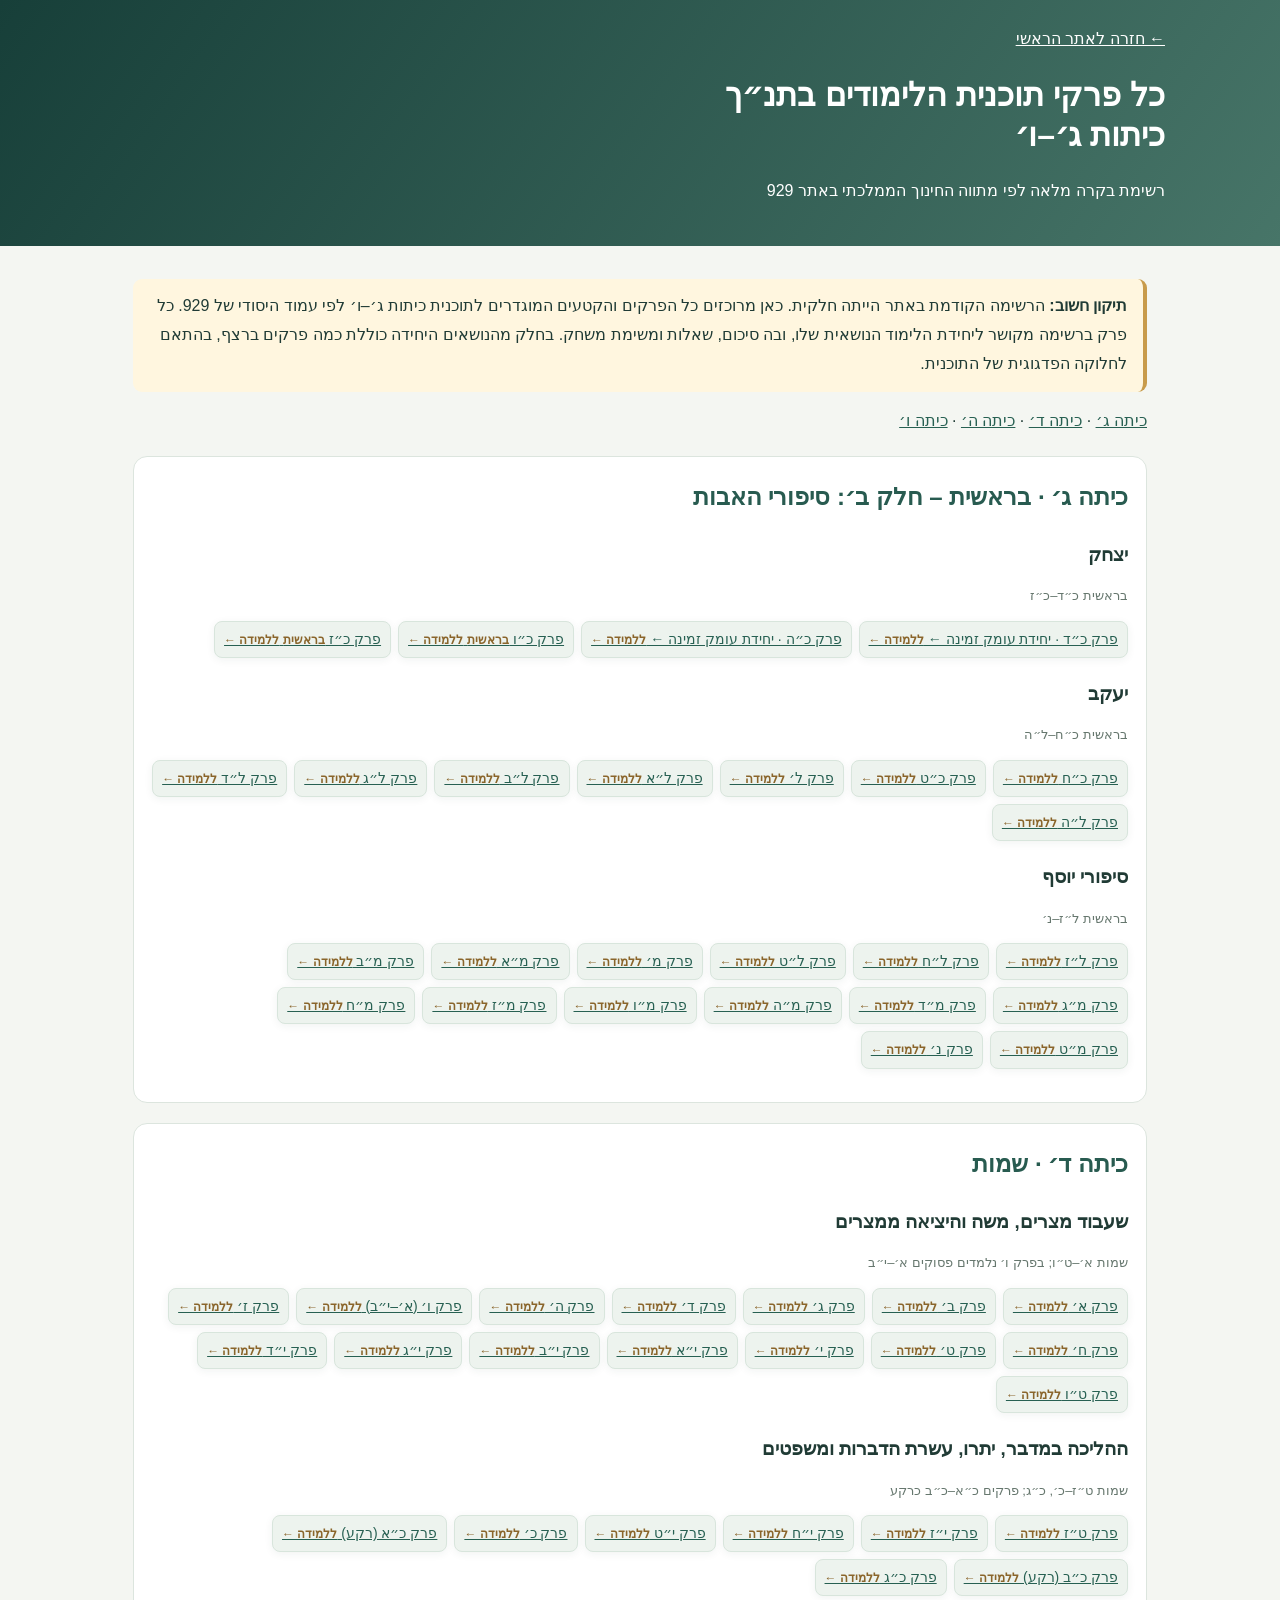
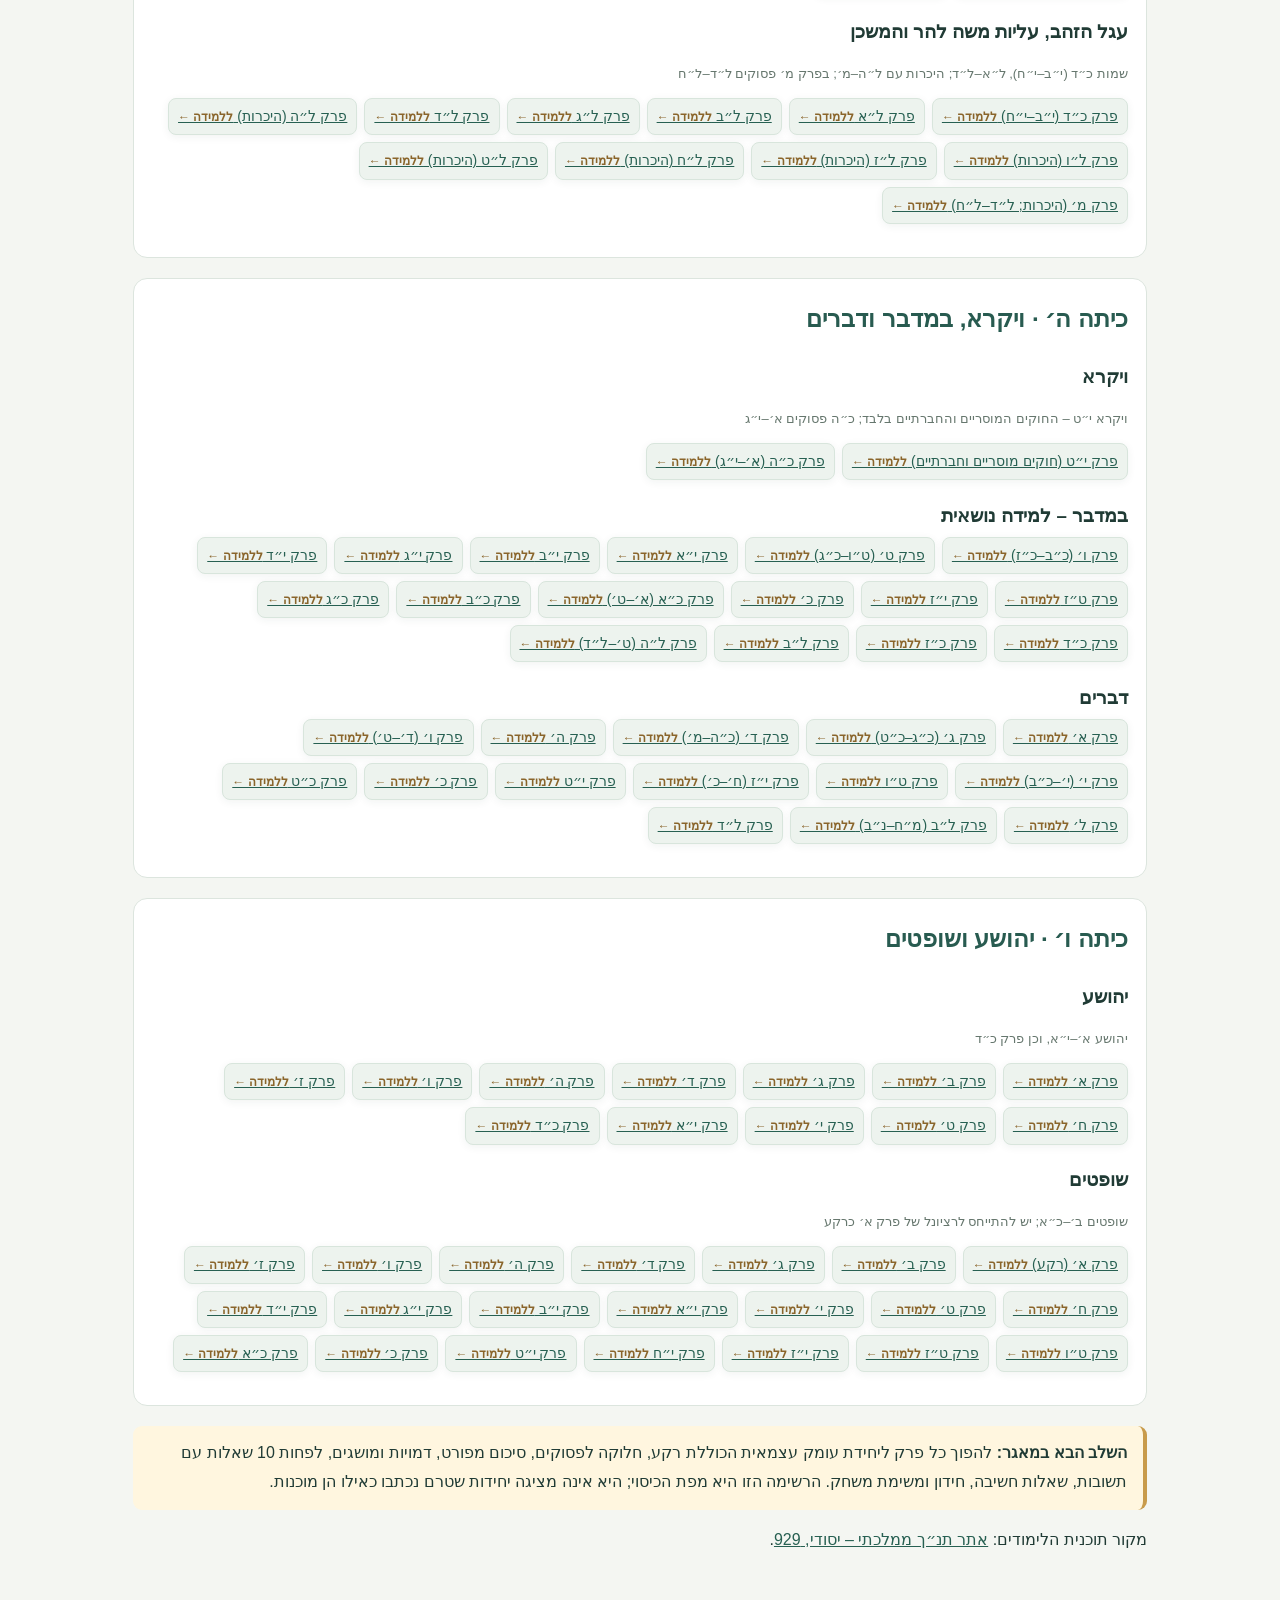
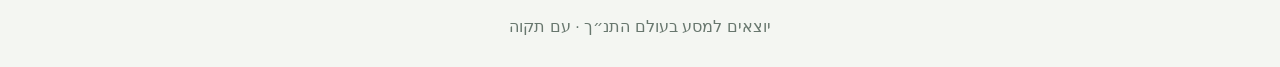
==== commit 13e79614: "Add interactive games and correct brand spelling" ====
--- a/all-required-chapters.html
+++ b/all-required-chapters.html
@@ -22,4 +22,4 @@
 <div class="book"><h3>שופטים</h3><p class="small">שופטים ב׳–כ״א; יש להתייחס לרציונל של פרק א׳ כרקע</p><div class="chapters"><a class="chapter chapter-study-link" href="curriculum-grades-3-6.html#g6-u4" title="פתיחת יחידת הלימוד הכוללת סיכום, שאלות ומשחק">פרק א׳ (רקע) <em>ללמידה ←</em></a><a class="chapter chapter-study-link" href="curriculum-grades-3-6.html#g6-u4" title="פתיחת יחידת הלימוד הכוללת סיכום, שאלות ומשחק">פרק ב׳ <em>ללמידה ←</em></a><a class="chapter chapter-study-link" href="curriculum-grades-3-6.html#g6-u4" title="פתיחת יחידת הלימוד הכוללת סיכום, שאלות ומשחק">פרק ג׳ <em>ללמידה ←</em></a><a class="chapter chapter-study-link" href="curriculum-grades-3-6.html#g6-u4" title="פתיחת יחידת הלימוד הכוללת סיכום, שאלות ומשחק">פרק ד׳ <em>ללמידה ←</em></a><a class="chapter chapter-study-link" href="curriculum-grades-3-6.html#g6-u4" title="פתיחת יחידת הלימוד הכוללת סיכום, שאלות ומשחק">פרק ה׳ <em>ללמידה ←</em></a><a class="chapter chapter-study-link" href="curriculum-grades-3-6.html#g6-u4" title="פתיחת יחידת הלימוד הכוללת סיכום, שאלות ומשחק">פרק ו׳ <em>ללמידה ←</em></a><a class="chapter chapter-study-link" href="curriculum-grades-3-6.html#g6-u4" title="פתיחת יחידת הלימוד הכוללת סיכום, שאלות ומשחק">פרק ז׳ <em>ללמידה ←</em></a><a class="chapter chapter-study-link" href="curriculum-grades-3-6.html#g6-u4" title="פתיחת יחידת הלימוד הכוללת סיכום, שאלות ומשחק">פרק ח׳ <em>ללמידה ←</em></a><a class="chapter chapter-study-link" href="curriculum-grades-3-6.html#g6-u4" title="פתיחת יחידת הלימוד הכוללת סיכום, שאלות ומשחק">פרק ט׳ <em>ללמידה ←</em></a><a class="chapter chapter-study-link" href="curriculum-grades-3-6.html#g6-u4" title="פתיחת יחידת הלימוד הכוללת סיכום, שאלות ומשחק">פרק י׳ <em>ללמידה ←</em></a><a class="chapter chapter-study-link" href="curriculum-grades-3-6.html#g6-u4" title="פתיחת יחידת הלימוד הכוללת סיכום, שאלות ומשחק">פרק י״א <em>ללמידה ←</em></a><a class="chapter chapter-study-link" href="curriculum-grades-3-6.html#g6-u4" title="פתיחת יחידת הלימוד הכוללת סיכום, שאלות ומשחק">פרק י״ב <em>ללמידה ←</em></a><a class="chapter chapter-study-link" href="curriculum-grades-3-6.html#g6-u4" title="פתיחת יחידת הלימוד הכוללת סיכום, שאלות ומשחק">פרק י״ג <em>ללמידה ←</em></a><a class="chapter chapter-study-link" href="curriculum-grades-3-6.html#g6-u4" title="פתיחת יחידת הלימוד הכוללת סיכום, שאלות ומשחק">פרק י״ד <em>ללמידה ←</em></a><a class="chapter chapter-study-link" href="curriculum-grades-3-6.html#g6-u4" title="פתיחת יחידת הלימוד הכוללת סיכום, שאלות ומשחק">פרק ט״ו <em>ללמידה ←</em></a><a class="chapter chapter-study-link" href="curriculum-grades-3-6.html#g6-u4" title="פתיחת יחידת הלימוד הכוללת סיכום, שאלות ומשחק">פרק ט״ז <em>ללמידה ←</em></a><a class="chapter chapter-study-link" href="curriculum-grades-3-6.html#g6-u4" title="פתיחת יחידת הלימוד הכוללת סיכום, שאלות ומשחק">פרק י״ז <em>ללמידה ←</em></a><a class="chapter chapter-study-link" href="curriculum-grades-3-6.html#g6-u4" title="פתיחת יחידת הלימוד הכוללת סיכום, שאלות ומשחק">פרק י״ח <em>ללמידה ←</em></a><a class="chapter chapter-study-link" href="curriculum-grades-3-6.html#g6-u4" title="פתיחת יחידת הלימוד הכוללת סיכום, שאלות ומשחק">פרק י״ט <em>ללמידה ←</em></a><a class="chapter chapter-study-link" href="curriculum-grades-3-6.html#g6-u4" title="פתיחת יחידת הלימוד הכוללת סיכום, שאלות ומשחק">פרק כ׳ <em>ללמידה ←</em></a><a class="chapter chapter-study-link" href="curriculum-grades-3-6.html#g6-u4" title="פתיחת יחידת הלימוד הכוללת סיכום, שאלות ומשחק">פרק כ״א <em>ללמידה ←</em></a></div></div></section>
 <div class="notice"><b>השלב הבא במאגר:</b> להפוך כל פרק ליחידת עומק עצמאית הכוללת רקע, חלוקה לפסוקים, סיכום מפורט, דמויות ומושגים, לפחות 10 שאלות עם תשובות, שאלות חשיבה, חידון ומשימת משחק. הרשימה הזו היא מפת הכיסוי; היא אינה מציגה יחידות שטרם נכתבו כאילו הן מוכנות.</div>
 <p>מקור תוכנית הלימודים: <a href="https://edu.929.org.il/תכנית-הלימודים/יסודי/" target="_blank" rel="noopener">אתר תנ״ך ממלכתי – יסודי, 929</a>.</p>
-</main><footer>יוצאים למסע בעולם התנ״ך · עם תקווה</footer></body></html>+</main><footer>יוצאים למסע בעולם התנ״ך · עם תקוה</footer></body></html>
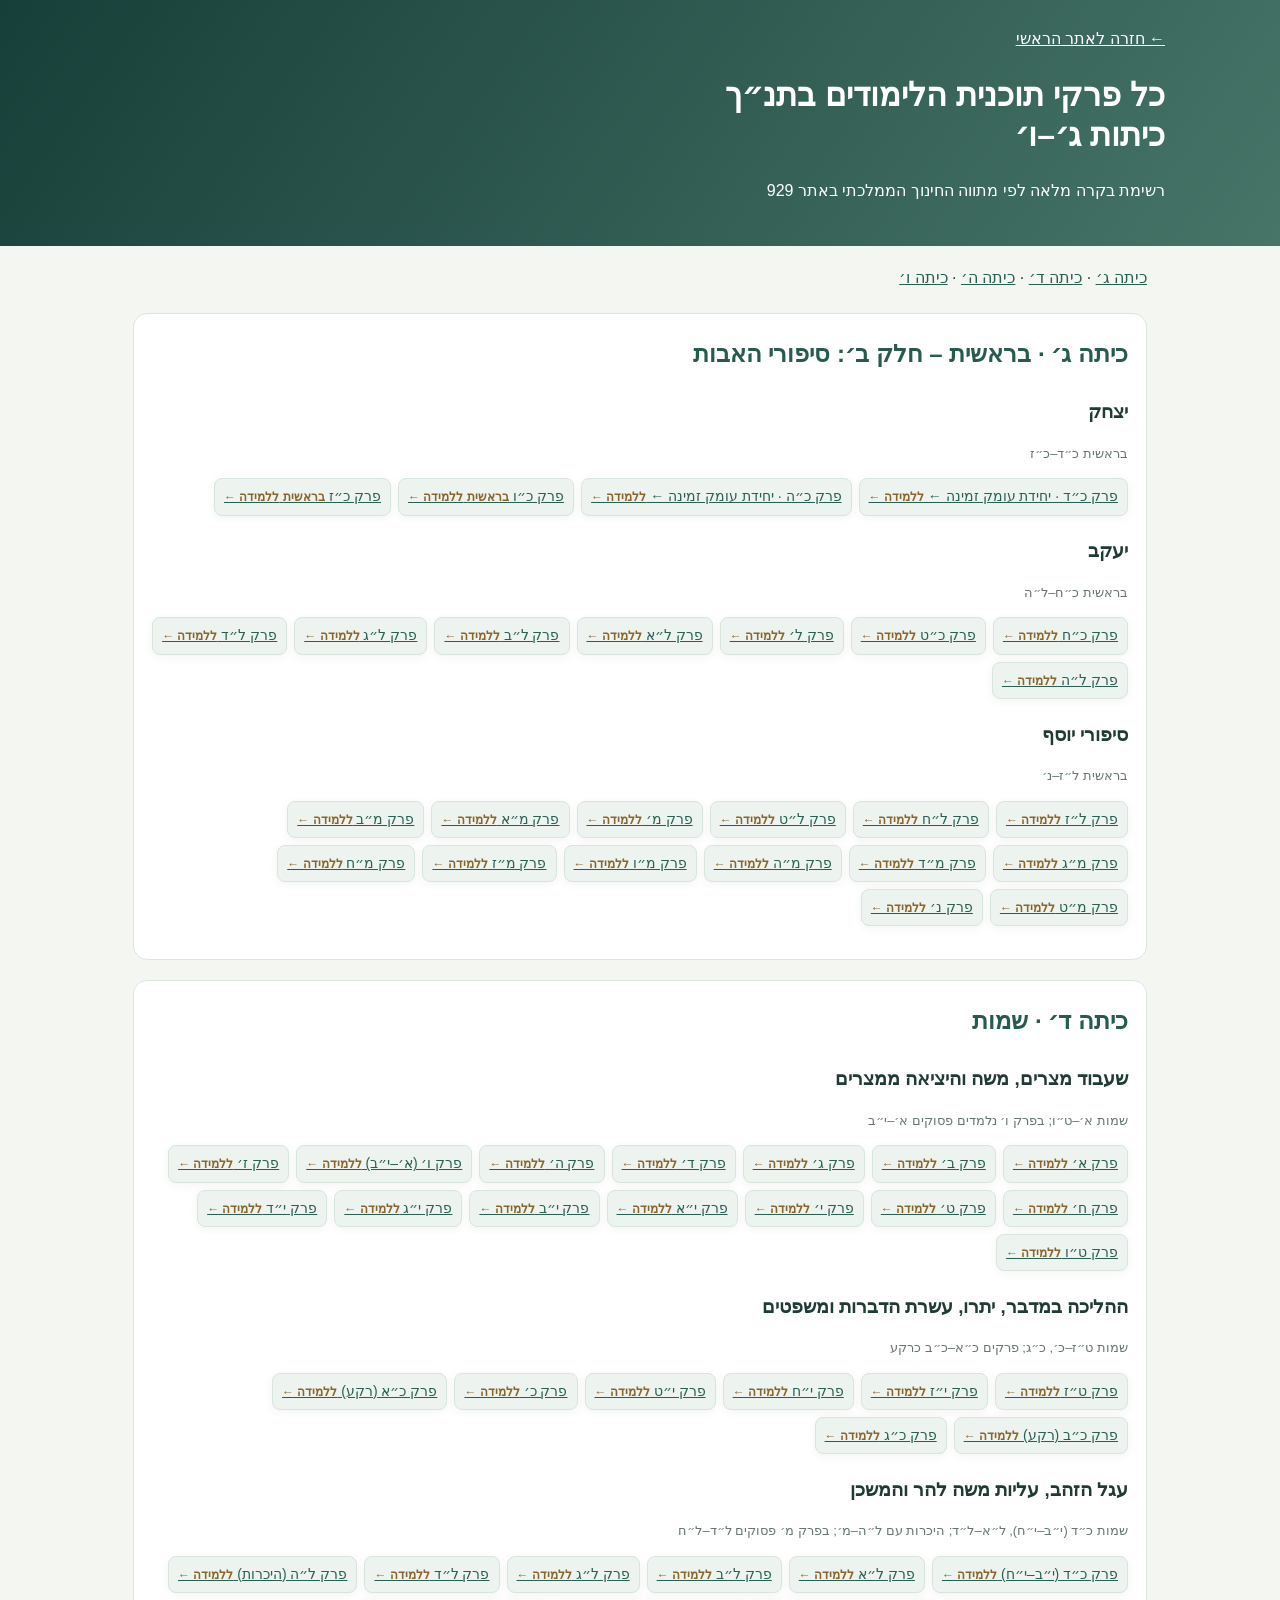
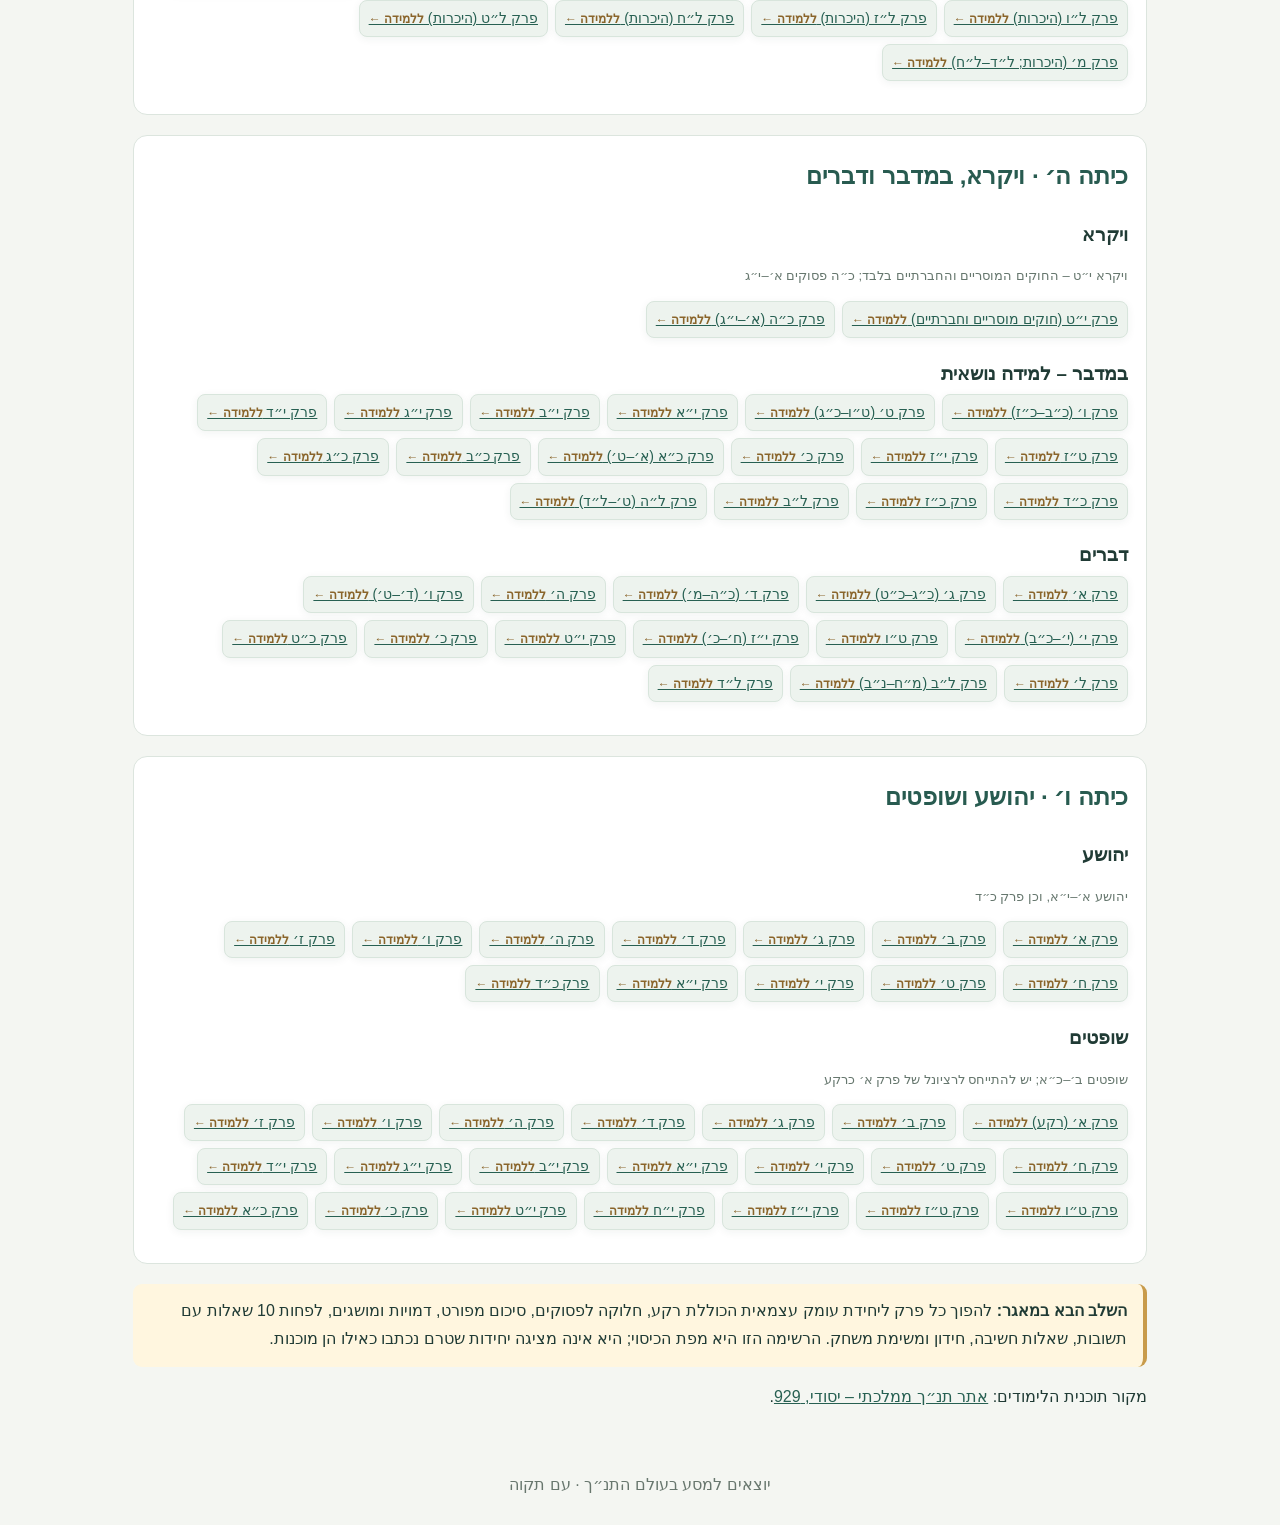
==== commit 1e4d04cf: "Remove explanatory correction notice from required chapters page" ====
--- a/all-required-chapters.html
+++ b/all-required-chapters.html
@@ -3,7 +3,6 @@
 <style>
 *{box-sizing:border-box}body{margin:0;background:#f4f6f2;color:#203b35;font-family:Arial,sans-serif;line-height:1.8}header{background:linear-gradient(125deg,#173f39,#477568);color:#fff;padding:25px 18px}header>div,main{max-width:1050px;margin:auto}a{color:#276052}header a{color:white}h1{line-height:1.25}main{padding:18px}.notice{background:#fff6df;border-right:4px solid #c89b4b;padding:13px 16px;border-radius:9px;margin:15px 0}.grade{background:white;border:1px solid #dce5de;border-radius:14px;padding:18px;margin:20px 0}.grade h2{color:#285b50;margin-top:0}.book{margin:15px 0}.book h3{margin-bottom:4px}.chapters{display:flex;flex-wrap:wrap;gap:7px}.chapter{background:#edf3ee;border:1px solid #d8e5dc;border-radius:8px;padding:5px 9px;font-size:14px}.chapter em{font-style:normal;color:#8b6a34;font-size:12px}.small{font-size:13px;color:#66776e}footer{text-align:center;padding:25px;color:#68776e}
 </style><style>.chapter-study-link{box-shadow:0 2px 8px #193d3010}.chapter-study-link em{font-style:normal;color:#8a652b;font-weight:800}.chapter-study-link:hover{background:#e3eadf}</style></head><body><header><div><a href="./">← חזרה לאתר הראשי</a><h1>כל פרקי תוכנית הלימודים בתנ״ך<br>כיתות ג׳–ו׳</h1><p>רשימת בקרה מלאה לפי מתווה החינוך הממלכתי באתר 929</p></div></header><main>
-<div class="notice"><b>תיקון חשוב:</b> הרשימה הקודמת באתר הייתה חלקית. כאן מרוכזים כל הפרקים והקטעים המוגדרים לתוכנית כיתות ג׳–ו׳ לפי עמוד היסודי של 929. כל פרק ברשימה מקושר ליחידת הלימוד הנושאית שלו, ובה סיכום, שאלות ומשימת משחק. בחלק מהנושאים היחידה כוללת כמה פרקים ברצף, בהתאם לחלוקה הפדגוגית של התוכנית.</div>
 <nav><a href="#g3">כיתה ג׳</a> · <a href="#g4">כיתה ד׳</a> · <a href="#g5">כיתה ה׳</a> · <a href="#g6">כיתה ו׳</a></nav>
 <section class="grade" id="g3"><h2>כיתה ג׳ · בראשית – חלק ב׳: סיפורי האבות</h2>
 <div class="book"><h3>יצחק</h3><p class="small">בראשית כ״ד–כ״ז</p><div class="chapters"><a class="chapter chapter-study-link" href="curriculum-grades-3-6.html#g3-u1" title="פתיחת יחידת הלימוד הכוללת סיכום, שאלות ומשחק">פרק כ״ד · יחידת עומק זמינה ← <em>ללמידה ←</em></a><a class="chapter chapter-study-link" href="curriculum-grades-3-6.html#g3-u1" title="פתיחת יחידת הלימוד הכוללת סיכום, שאלות ומשחק">פרק כ״ה · יחידת עומק זמינה ← <em>ללמידה ←</em></a><a class="chapter chapter-study-link" href="curriculum-grades-3-6.html#g3-u1" title="פתיחת יחידת הלימוד הכוללת סיכום, שאלות ומשחק">פרק כ״ו <em>בראשית</em> <em>ללמידה ←</em></a><a class="chapter chapter-study-link" href="curriculum-grades-3-6.html#g3-u1" title="פתיחת יחידת הלימוד הכוללת סיכום, שאלות ומשחק">פרק כ״ז <em>בראשית</em> <em>ללמידה ←</em></a></div></div>
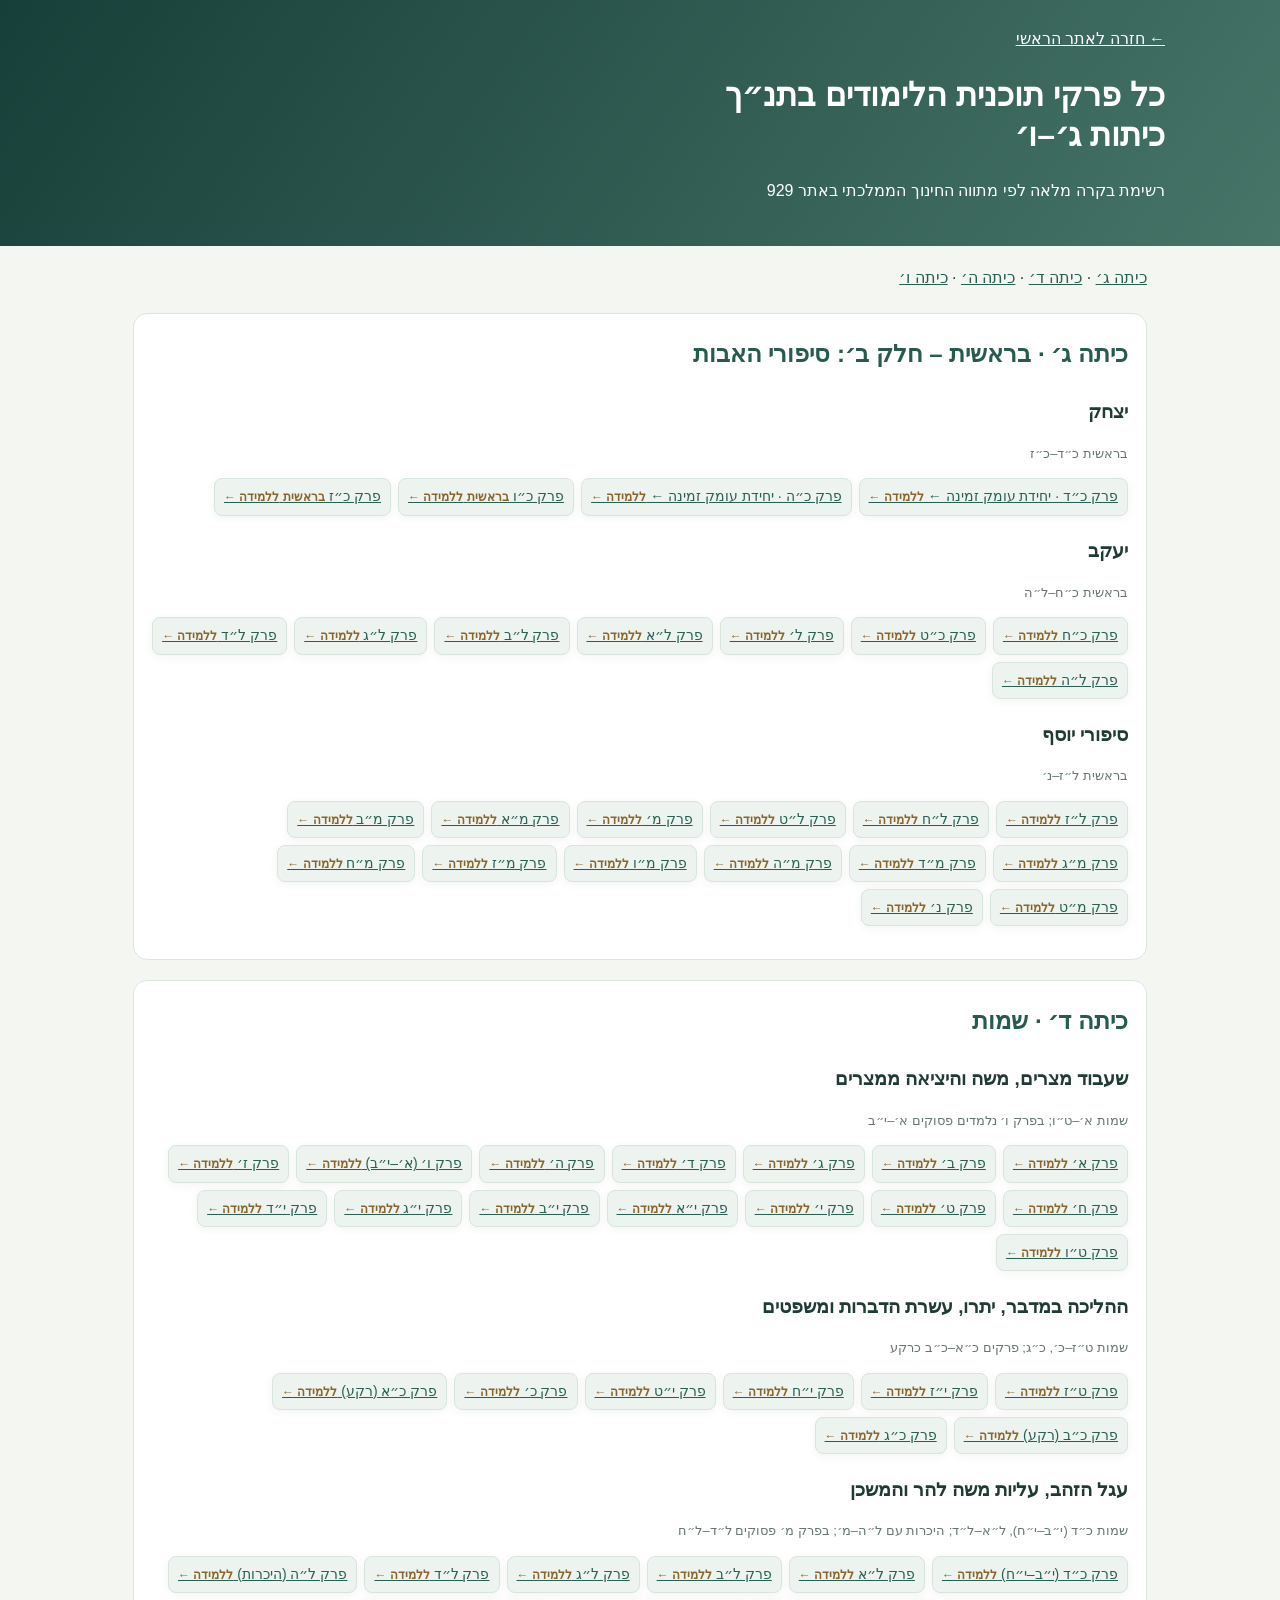
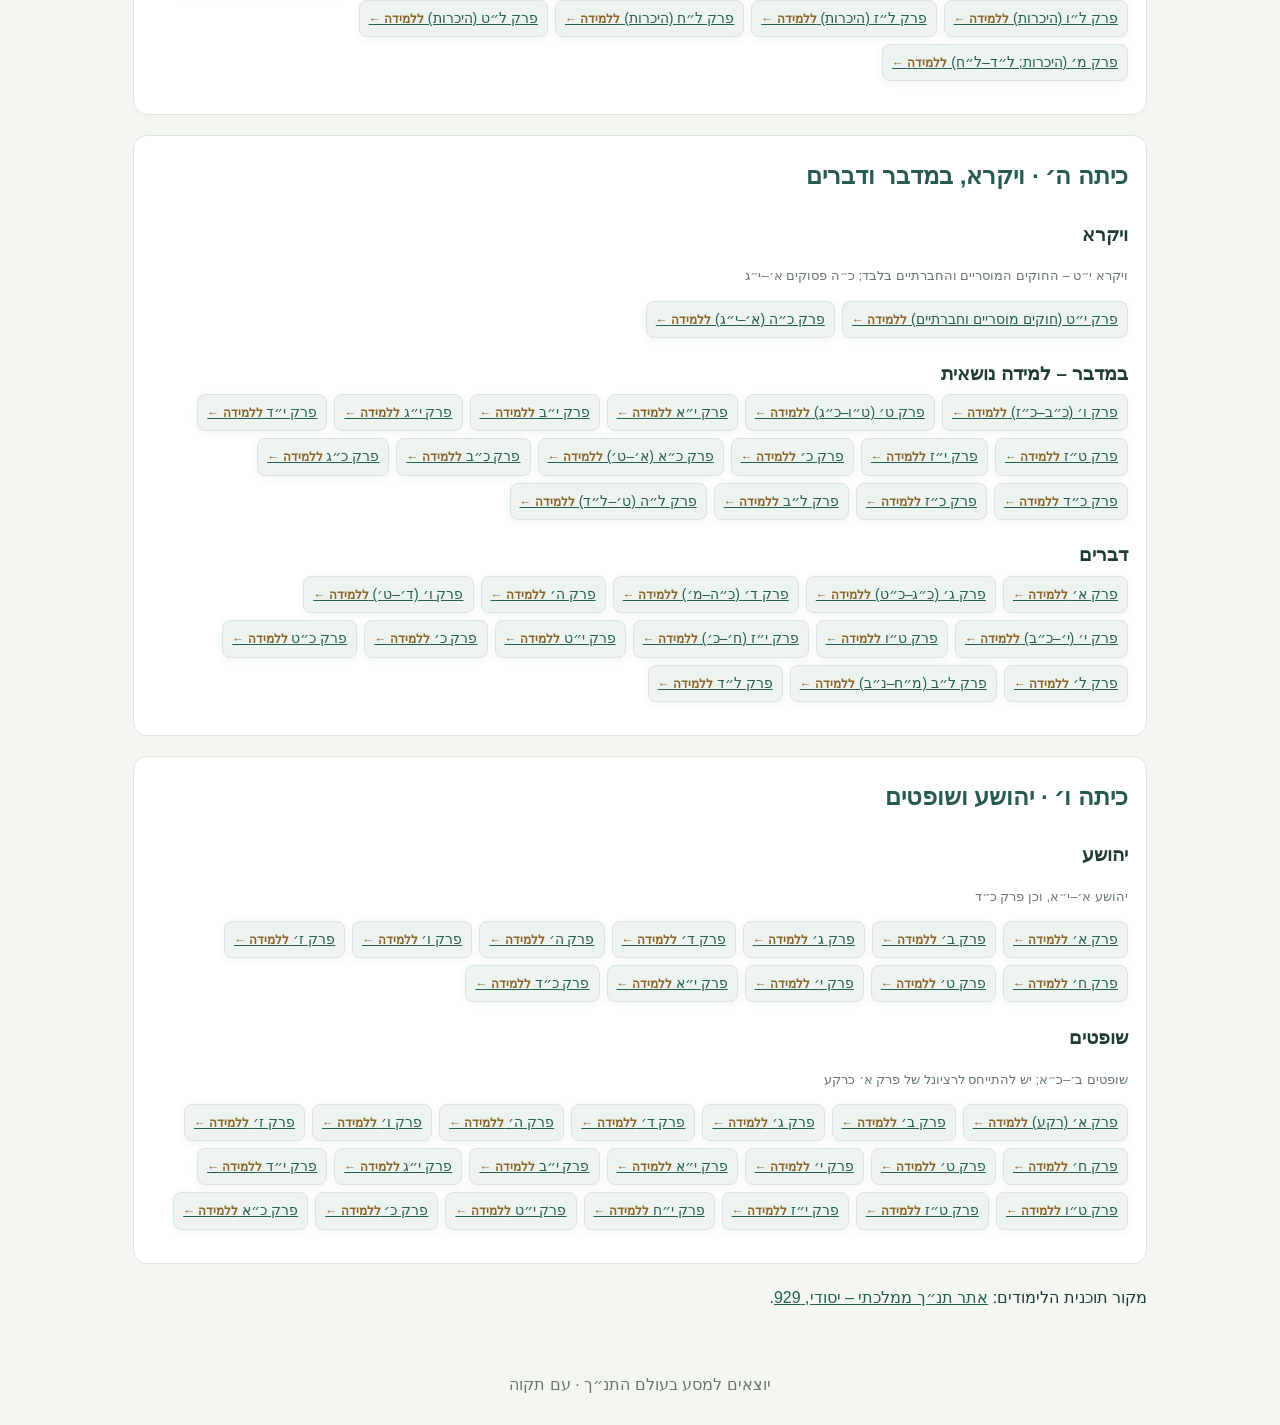
==== commit 19ca0b83: "Remove yellow notice box from required chapters page" ====
--- a/all-required-chapters.html
+++ b/all-required-chapters.html
@@ -19,6 +19,5 @@
 <section class="grade" id="g6"><h2>כיתה ו׳ · יהושע ושופטים</h2>
 <div class="book"><h3>יהושע</h3><p class="small">יהושע א׳–י״א, וכן פרק כ״ד</p><div class="chapters"><a class="chapter chapter-study-link" href="curriculum-grades-3-6.html#g6-u3" title="פתיחת יחידת הלימוד הכוללת סיכום, שאלות ומשחק">פרק א׳ <em>ללמידה ←</em></a><a class="chapter chapter-study-link" href="curriculum-grades-3-6.html#g6-u3" title="פתיחת יחידת הלימוד הכוללת סיכום, שאלות ומשחק">פרק ב׳ <em>ללמידה ←</em></a><a class="chapter chapter-study-link" href="curriculum-grades-3-6.html#g6-u3" title="פתיחת יחידת הלימוד הכוללת סיכום, שאלות ומשחק">פרק ג׳ <em>ללמידה ←</em></a><a class="chapter chapter-study-link" href="curriculum-grades-3-6.html#g6-u3" title="פתיחת יחידת הלימוד הכוללת סיכום, שאלות ומשחק">פרק ד׳ <em>ללמידה ←</em></a><a class="chapter chapter-study-link" href="curriculum-grades-3-6.html#g6-u3" title="פתיחת יחידת הלימוד הכוללת סיכום, שאלות ומשחק">פרק ה׳ <em>ללמידה ←</em></a><a class="chapter chapter-study-link" href="curriculum-grades-3-6.html#g6-u3" title="פתיחת יחידת הלימוד הכוללת סיכום, שאלות ומשחק">פרק ו׳ <em>ללמידה ←</em></a><a class="chapter chapter-study-link" href="curriculum-grades-3-6.html#g6-u3" title="פתיחת יחידת הלימוד הכוללת סיכום, שאלות ומשחק">פרק ז׳ <em>ללמידה ←</em></a><a class="chapter chapter-study-link" href="curriculum-grades-3-6.html#g6-u3" title="פתיחת יחידת הלימוד הכוללת סיכום, שאלות ומשחק">פרק ח׳ <em>ללמידה ←</em></a><a class="chapter chapter-study-link" href="curriculum-grades-3-6.html#g6-u3" title="פתיחת יחידת הלימוד הכוללת סיכום, שאלות ומשחק">פרק ט׳ <em>ללמידה ←</em></a><a class="chapter chapter-study-link" href="curriculum-grades-3-6.html#g6-u3" title="פתיחת יחידת הלימוד הכוללת סיכום, שאלות ומשחק">פרק י׳ <em>ללמידה ←</em></a><a class="chapter chapter-study-link" href="curriculum-grades-3-6.html#g6-u3" title="פתיחת יחידת הלימוד הכוללת סיכום, שאלות ומשחק">פרק י״א <em>ללמידה ←</em></a><a class="chapter chapter-study-link" href="curriculum-grades-3-6.html#g6-u3" title="פתיחת יחידת הלימוד הכוללת סיכום, שאלות ומשחק">פרק כ״ד <em>ללמידה ←</em></a></div></div>
 <div class="book"><h3>שופטים</h3><p class="small">שופטים ב׳–כ״א; יש להתייחס לרציונל של פרק א׳ כרקע</p><div class="chapters"><a class="chapter chapter-study-link" href="curriculum-grades-3-6.html#g6-u4" title="פתיחת יחידת הלימוד הכוללת סיכום, שאלות ומשחק">פרק א׳ (רקע) <em>ללמידה ←</em></a><a class="chapter chapter-study-link" href="curriculum-grades-3-6.html#g6-u4" title="פתיחת יחידת הלימוד הכוללת סיכום, שאלות ומשחק">פרק ב׳ <em>ללמידה ←</em></a><a class="chapter chapter-study-link" href="curriculum-grades-3-6.html#g6-u4" title="פתיחת יחידת הלימוד הכוללת סיכום, שאלות ומשחק">פרק ג׳ <em>ללמידה ←</em></a><a class="chapter chapter-study-link" href="curriculum-grades-3-6.html#g6-u4" title="פתיחת יחידת הלימוד הכוללת סיכום, שאלות ומשחק">פרק ד׳ <em>ללמידה ←</em></a><a class="chapter chapter-study-link" href="curriculum-grades-3-6.html#g6-u4" title="פתיחת יחידת הלימוד הכוללת סיכום, שאלות ומשחק">פרק ה׳ <em>ללמידה ←</em></a><a class="chapter chapter-study-link" href="curriculum-grades-3-6.html#g6-u4" title="פתיחת יחידת הלימוד הכוללת סיכום, שאלות ומשחק">פרק ו׳ <em>ללמידה ←</em></a><a class="chapter chapter-study-link" href="curriculum-grades-3-6.html#g6-u4" title="פתיחת יחידת הלימוד הכוללת סיכום, שאלות ומשחק">פרק ז׳ <em>ללמידה ←</em></a><a class="chapter chapter-study-link" href="curriculum-grades-3-6.html#g6-u4" title="פתיחת יחידת הלימוד הכוללת סיכום, שאלות ומשחק">פרק ח׳ <em>ללמידה ←</em></a><a class="chapter chapter-study-link" href="curriculum-grades-3-6.html#g6-u4" title="פתיחת יחידת הלימוד הכוללת סיכום, שאלות ומשחק">פרק ט׳ <em>ללמידה ←</em></a><a class="chapter chapter-study-link" href="curriculum-grades-3-6.html#g6-u4" title="פתיחת יחידת הלימוד הכוללת סיכום, שאלות ומשחק">פרק י׳ <em>ללמידה ←</em></a><a class="chapter chapter-study-link" href="curriculum-grades-3-6.html#g6-u4" title="פתיחת יחידת הלימוד הכוללת סיכום, שאלות ומשחק">פרק י״א <em>ללמידה ←</em></a><a class="chapter chapter-study-link" href="curriculum-grades-3-6.html#g6-u4" title="פתיחת יחידת הלימוד הכוללת סיכום, שאלות ומשחק">פרק י״ב <em>ללמידה ←</em></a><a class="chapter chapter-study-link" href="curriculum-grades-3-6.html#g6-u4" title="פתיחת יחידת הלימוד הכוללת סיכום, שאלות ומשחק">פרק י״ג <em>ללמידה ←</em></a><a class="chapter chapter-study-link" href="curriculum-grades-3-6.html#g6-u4" title="פתיחת יחידת הלימוד הכוללת סיכום, שאלות ומשחק">פרק י״ד <em>ללמידה ←</em></a><a class="chapter chapter-study-link" href="curriculum-grades-3-6.html#g6-u4" title="פתיחת יחידת הלימוד הכוללת סיכום, שאלות ומשחק">פרק ט״ו <em>ללמידה ←</em></a><a class="chapter chapter-study-link" href="curriculum-grades-3-6.html#g6-u4" title="פתיחת יחידת הלימוד הכוללת סיכום, שאלות ומשחק">פרק ט״ז <em>ללמידה ←</em></a><a class="chapter chapter-study-link" href="curriculum-grades-3-6.html#g6-u4" title="פתיחת יחידת הלימוד הכוללת סיכום, שאלות ומשחק">פרק י״ז <em>ללמידה ←</em></a><a class="chapter chapter-study-link" href="curriculum-grades-3-6.html#g6-u4" title="פתיחת יחידת הלימוד הכוללת סיכום, שאלות ומשחק">פרק י״ח <em>ללמידה ←</em></a><a class="chapter chapter-study-link" href="curriculum-grades-3-6.html#g6-u4" title="פתיחת יחידת הלימוד הכוללת סיכום, שאלות ומשחק">פרק י״ט <em>ללמידה ←</em></a><a class="chapter chapter-study-link" href="curriculum-grades-3-6.html#g6-u4" title="פתיחת יחידת הלימוד הכוללת סיכום, שאלות ומשחק">פרק כ׳ <em>ללמידה ←</em></a><a class="chapter chapter-study-link" href="curriculum-grades-3-6.html#g6-u4" title="פתיחת יחידת הלימוד הכוללת סיכום, שאלות ומשחק">פרק כ״א <em>ללמידה ←</em></a></div></div></section>
-<div class="notice"><b>השלב הבא במאגר:</b> להפוך כל פרק ליחידת עומק עצמאית הכוללת רקע, חלוקה לפסוקים, סיכום מפורט, דמויות ומושגים, לפחות 10 שאלות עם תשובות, שאלות חשיבה, חידון ומשימת משחק. הרשימה הזו היא מפת הכיסוי; היא אינה מציגה יחידות שטרם נכתבו כאילו הן מוכנות.</div>
 <p>מקור תוכנית הלימודים: <a href="https://edu.929.org.il/תכנית-הלימודים/יסודי/" target="_blank" rel="noopener">אתר תנ״ך ממלכתי – יסודי, 929</a>.</p>
 </main><footer>יוצאים למסע בעולם התנ״ך · עם תקוה</footer></body></html>
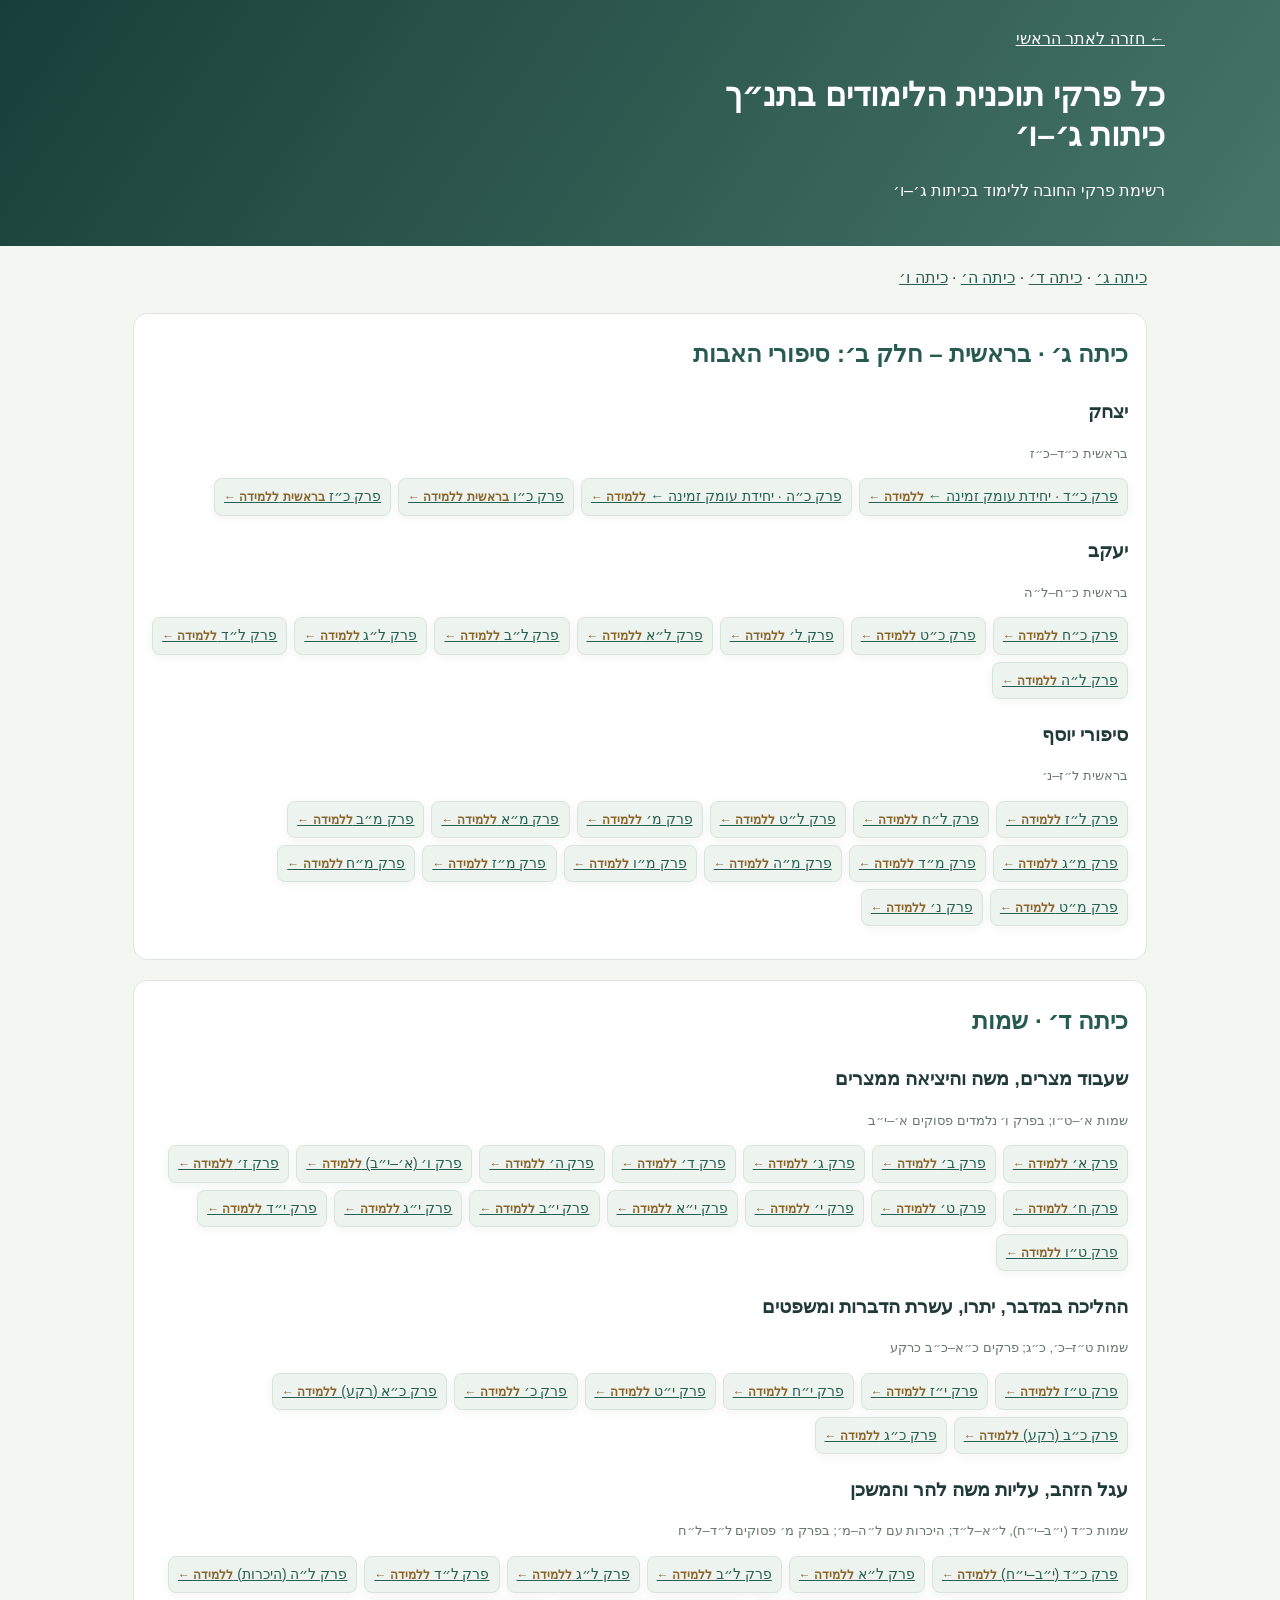
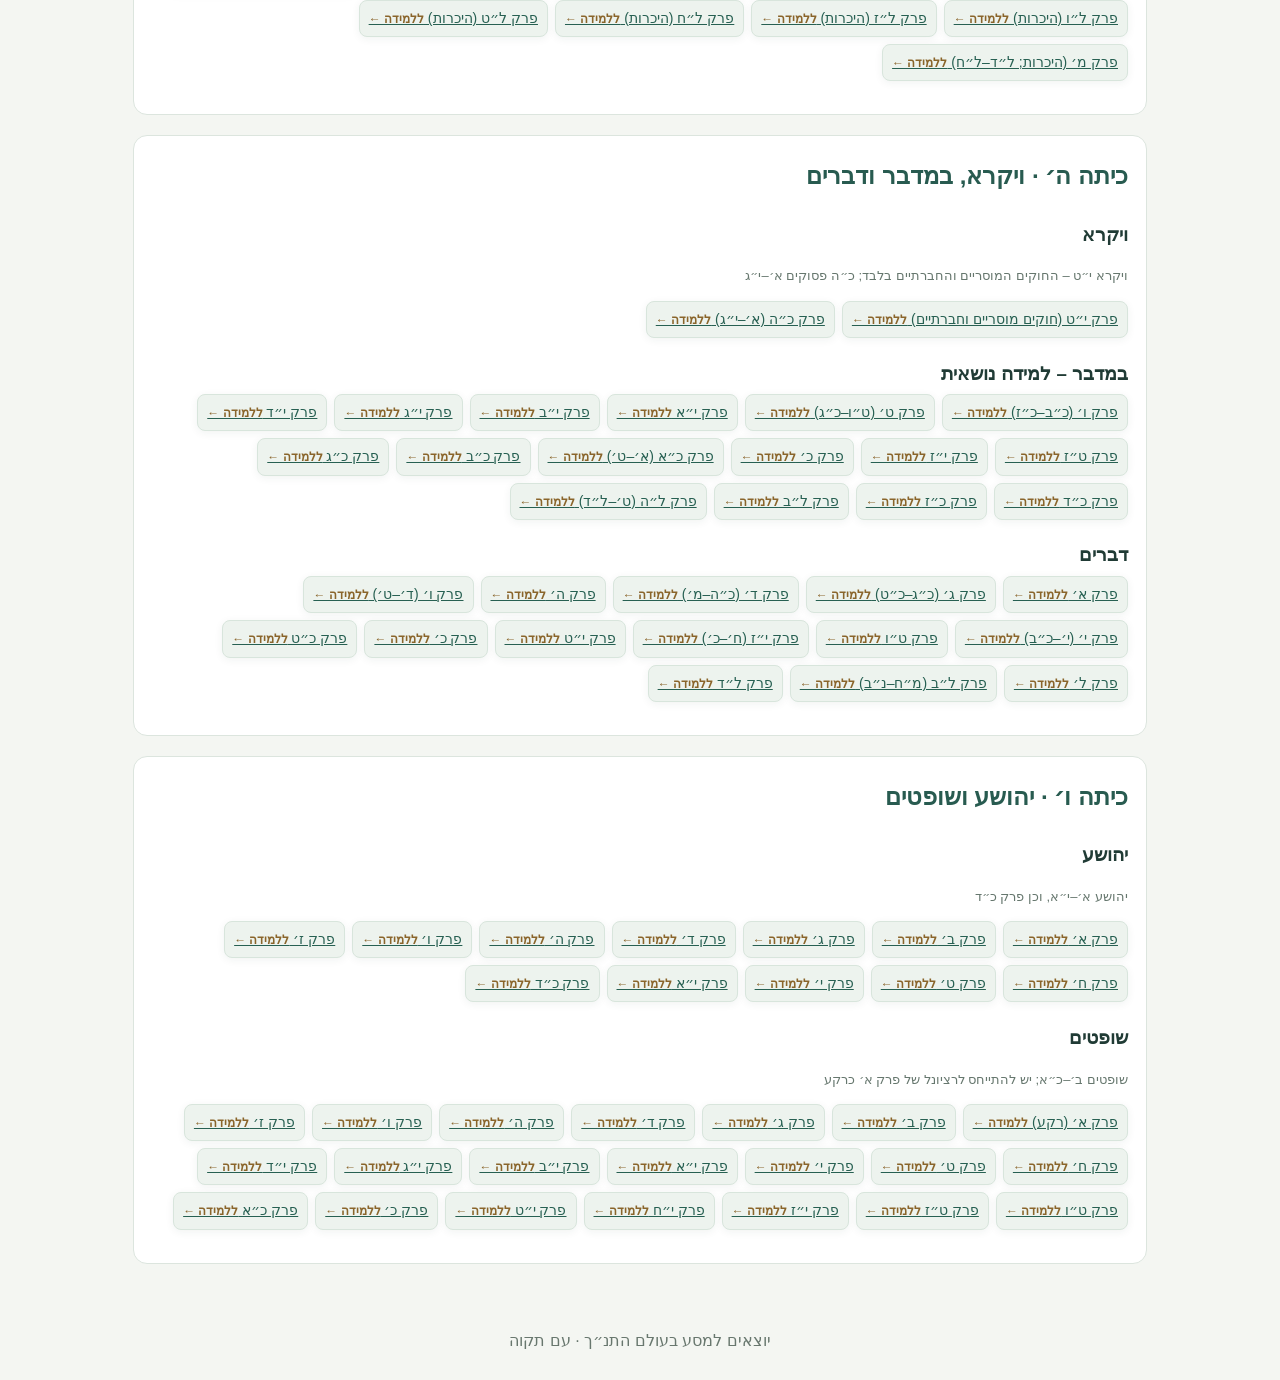
==== commit 25427469: "Remove curriculum source attribution from site" ====
--- a/all-required-chapters.html
+++ b/all-required-chapters.html
@@ -2,7 +2,7 @@
 <html lang="he" dir="rtl"><head><meta charset="utf-8"><meta name="viewport" content="width=device-width,initial-scale=1"><title>רשימת כל פרקי החובה | תנ״ך ג׳–ו׳</title>
 <style>
 *{box-sizing:border-box}body{margin:0;background:#f4f6f2;color:#203b35;font-family:Arial,sans-serif;line-height:1.8}header{background:linear-gradient(125deg,#173f39,#477568);color:#fff;padding:25px 18px}header>div,main{max-width:1050px;margin:auto}a{color:#276052}header a{color:white}h1{line-height:1.25}main{padding:18px}.notice{background:#fff6df;border-right:4px solid #c89b4b;padding:13px 16px;border-radius:9px;margin:15px 0}.grade{background:white;border:1px solid #dce5de;border-radius:14px;padding:18px;margin:20px 0}.grade h2{color:#285b50;margin-top:0}.book{margin:15px 0}.book h3{margin-bottom:4px}.chapters{display:flex;flex-wrap:wrap;gap:7px}.chapter{background:#edf3ee;border:1px solid #d8e5dc;border-radius:8px;padding:5px 9px;font-size:14px}.chapter em{font-style:normal;color:#8b6a34;font-size:12px}.small{font-size:13px;color:#66776e}footer{text-align:center;padding:25px;color:#68776e}
-</style><style>.chapter-study-link{box-shadow:0 2px 8px #193d3010}.chapter-study-link em{font-style:normal;color:#8a652b;font-weight:800}.chapter-study-link:hover{background:#e3eadf}</style></head><body><header><div><a href="./">← חזרה לאתר הראשי</a><h1>כל פרקי תוכנית הלימודים בתנ״ך<br>כיתות ג׳–ו׳</h1><p>רשימת בקרה מלאה לפי מתווה החינוך הממלכתי באתר 929</p></div></header><main>
+</style><style>.chapter-study-link{box-shadow:0 2px 8px #193d3010}.chapter-study-link em{font-style:normal;color:#8a652b;font-weight:800}.chapter-study-link:hover{background:#e3eadf}</style></head><body><header><div><a href="./">← חזרה לאתר הראשי</a><h1>כל פרקי תוכנית הלימודים בתנ״ך<br>כיתות ג׳–ו׳</h1><p>רשימת פרקי החובה ללימוד בכיתות ג׳–ו׳</p></div></header><main>
 <nav><a href="#g3">כיתה ג׳</a> · <a href="#g4">כיתה ד׳</a> · <a href="#g5">כיתה ה׳</a> · <a href="#g6">כיתה ו׳</a></nav>
 <section class="grade" id="g3"><h2>כיתה ג׳ · בראשית – חלק ב׳: סיפורי האבות</h2>
 <div class="book"><h3>יצחק</h3><p class="small">בראשית כ״ד–כ״ז</p><div class="chapters"><a class="chapter chapter-study-link" href="curriculum-grades-3-6.html#g3-u1" title="פתיחת יחידת הלימוד הכוללת סיכום, שאלות ומשחק">פרק כ״ד · יחידת עומק זמינה ← <em>ללמידה ←</em></a><a class="chapter chapter-study-link" href="curriculum-grades-3-6.html#g3-u1" title="פתיחת יחידת הלימוד הכוללת סיכום, שאלות ומשחק">פרק כ״ה · יחידת עומק זמינה ← <em>ללמידה ←</em></a><a class="chapter chapter-study-link" href="curriculum-grades-3-6.html#g3-u1" title="פתיחת יחידת הלימוד הכוללת סיכום, שאלות ומשחק">פרק כ״ו <em>בראשית</em> <em>ללמידה ←</em></a><a class="chapter chapter-study-link" href="curriculum-grades-3-6.html#g3-u1" title="פתיחת יחידת הלימוד הכוללת סיכום, שאלות ומשחק">פרק כ״ז <em>בראשית</em> <em>ללמידה ←</em></a></div></div>
@@ -19,5 +19,4 @@
 <section class="grade" id="g6"><h2>כיתה ו׳ · יהושע ושופטים</h2>
 <div class="book"><h3>יהושע</h3><p class="small">יהושע א׳–י״א, וכן פרק כ״ד</p><div class="chapters"><a class="chapter chapter-study-link" href="curriculum-grades-3-6.html#g6-u3" title="פתיחת יחידת הלימוד הכוללת סיכום, שאלות ומשחק">פרק א׳ <em>ללמידה ←</em></a><a class="chapter chapter-study-link" href="curriculum-grades-3-6.html#g6-u3" title="פתיחת יחידת הלימוד הכוללת סיכום, שאלות ומשחק">פרק ב׳ <em>ללמידה ←</em></a><a class="chapter chapter-study-link" href="curriculum-grades-3-6.html#g6-u3" title="פתיחת יחידת הלימוד הכוללת סיכום, שאלות ומשחק">פרק ג׳ <em>ללמידה ←</em></a><a class="chapter chapter-study-link" href="curriculum-grades-3-6.html#g6-u3" title="פתיחת יחידת הלימוד הכוללת סיכום, שאלות ומשחק">פרק ד׳ <em>ללמידה ←</em></a><a class="chapter chapter-study-link" href="curriculum-grades-3-6.html#g6-u3" title="פתיחת יחידת הלימוד הכוללת סיכום, שאלות ומשחק">פרק ה׳ <em>ללמידה ←</em></a><a class="chapter chapter-study-link" href="curriculum-grades-3-6.html#g6-u3" title="פתיחת יחידת הלימוד הכוללת סיכום, שאלות ומשחק">פרק ו׳ <em>ללמידה ←</em></a><a class="chapter chapter-study-link" href="curriculum-grades-3-6.html#g6-u3" title="פתיחת יחידת הלימוד הכוללת סיכום, שאלות ומשחק">פרק ז׳ <em>ללמידה ←</em></a><a class="chapter chapter-study-link" href="curriculum-grades-3-6.html#g6-u3" title="פתיחת יחידת הלימוד הכוללת סיכום, שאלות ומשחק">פרק ח׳ <em>ללמידה ←</em></a><a class="chapter chapter-study-link" href="curriculum-grades-3-6.html#g6-u3" title="פתיחת יחידת הלימוד הכוללת סיכום, שאלות ומשחק">פרק ט׳ <em>ללמידה ←</em></a><a class="chapter chapter-study-link" href="curriculum-grades-3-6.html#g6-u3" title="פתיחת יחידת הלימוד הכוללת סיכום, שאלות ומשחק">פרק י׳ <em>ללמידה ←</em></a><a class="chapter chapter-study-link" href="curriculum-grades-3-6.html#g6-u3" title="פתיחת יחידת הלימוד הכוללת סיכום, שאלות ומשחק">פרק י״א <em>ללמידה ←</em></a><a class="chapter chapter-study-link" href="curriculum-grades-3-6.html#g6-u3" title="פתיחת יחידת הלימוד הכוללת סיכום, שאלות ומשחק">פרק כ״ד <em>ללמידה ←</em></a></div></div>
 <div class="book"><h3>שופטים</h3><p class="small">שופטים ב׳–כ״א; יש להתייחס לרציונל של פרק א׳ כרקע</p><div class="chapters"><a class="chapter chapter-study-link" href="curriculum-grades-3-6.html#g6-u4" title="פתיחת יחידת הלימוד הכוללת סיכום, שאלות ומשחק">פרק א׳ (רקע) <em>ללמידה ←</em></a><a class="chapter chapter-study-link" href="curriculum-grades-3-6.html#g6-u4" title="פתיחת יחידת הלימוד הכוללת סיכום, שאלות ומשחק">פרק ב׳ <em>ללמידה ←</em></a><a class="chapter chapter-study-link" href="curriculum-grades-3-6.html#g6-u4" title="פתיחת יחידת הלימוד הכוללת סיכום, שאלות ומשחק">פרק ג׳ <em>ללמידה ←</em></a><a class="chapter chapter-study-link" href="curriculum-grades-3-6.html#g6-u4" title="פתיחת יחידת הלימוד הכוללת סיכום, שאלות ומשחק">פרק ד׳ <em>ללמידה ←</em></a><a class="chapter chapter-study-link" href="curriculum-grades-3-6.html#g6-u4" title="פתיחת יחידת הלימוד הכוללת סיכום, שאלות ומשחק">פרק ה׳ <em>ללמידה ←</em></a><a class="chapter chapter-study-link" href="curriculum-grades-3-6.html#g6-u4" title="פתיחת יחידת הלימוד הכוללת סיכום, שאלות ומשחק">פרק ו׳ <em>ללמידה ←</em></a><a class="chapter chapter-study-link" href="curriculum-grades-3-6.html#g6-u4" title="פתיחת יחידת הלימוד הכוללת סיכום, שאלות ומשחק">פרק ז׳ <em>ללמידה ←</em></a><a class="chapter chapter-study-link" href="curriculum-grades-3-6.html#g6-u4" title="פתיחת יחידת הלימוד הכוללת סיכום, שאלות ומשחק">פרק ח׳ <em>ללמידה ←</em></a><a class="chapter chapter-study-link" href="curriculum-grades-3-6.html#g6-u4" title="פתיחת יחידת הלימוד הכוללת סיכום, שאלות ומשחק">פרק ט׳ <em>ללמידה ←</em></a><a class="chapter chapter-study-link" href="curriculum-grades-3-6.html#g6-u4" title="פתיחת יחידת הלימוד הכוללת סיכום, שאלות ומשחק">פרק י׳ <em>ללמידה ←</em></a><a class="chapter chapter-study-link" href="curriculum-grades-3-6.html#g6-u4" title="פתיחת יחידת הלימוד הכוללת סיכום, שאלות ומשחק">פרק י״א <em>ללמידה ←</em></a><a class="chapter chapter-study-link" href="curriculum-grades-3-6.html#g6-u4" title="פתיחת יחידת הלימוד הכוללת סיכום, שאלות ומשחק">פרק י״ב <em>ללמידה ←</em></a><a class="chapter chapter-study-link" href="curriculum-grades-3-6.html#g6-u4" title="פתיחת יחידת הלימוד הכוללת סיכום, שאלות ומשחק">פרק י״ג <em>ללמידה ←</em></a><a class="chapter chapter-study-link" href="curriculum-grades-3-6.html#g6-u4" title="פתיחת יחידת הלימוד הכוללת סיכום, שאלות ומשחק">פרק י״ד <em>ללמידה ←</em></a><a class="chapter chapter-study-link" href="curriculum-grades-3-6.html#g6-u4" title="פתיחת יחידת הלימוד הכוללת סיכום, שאלות ומשחק">פרק ט״ו <em>ללמידה ←</em></a><a class="chapter chapter-study-link" href="curriculum-grades-3-6.html#g6-u4" title="פתיחת יחידת הלימוד הכוללת סיכום, שאלות ומשחק">פרק ט״ז <em>ללמידה ←</em></a><a class="chapter chapter-study-link" href="curriculum-grades-3-6.html#g6-u4" title="פתיחת יחידת הלימוד הכוללת סיכום, שאלות ומשחק">פרק י״ז <em>ללמידה ←</em></a><a class="chapter chapter-study-link" href="curriculum-grades-3-6.html#g6-u4" title="פתיחת יחידת הלימוד הכוללת סיכום, שאלות ומשחק">פרק י״ח <em>ללמידה ←</em></a><a class="chapter chapter-study-link" href="curriculum-grades-3-6.html#g6-u4" title="פתיחת יחידת הלימוד הכוללת סיכום, שאלות ומשחק">פרק י״ט <em>ללמידה ←</em></a><a class="chapter chapter-study-link" href="curriculum-grades-3-6.html#g6-u4" title="פתיחת יחידת הלימוד הכוללת סיכום, שאלות ומשחק">פרק כ׳ <em>ללמידה ←</em></a><a class="chapter chapter-study-link" href="curriculum-grades-3-6.html#g6-u4" title="פתיחת יחידת הלימוד הכוללת סיכום, שאלות ומשחק">פרק כ״א <em>ללמידה ←</em></a></div></div></section>
-<p>מקור תוכנית הלימודים: <a href="https://edu.929.org.il/תכנית-הלימודים/יסודי/" target="_blank" rel="noopener">אתר תנ״ך ממלכתי – יסודי, 929</a>.</p>
 </main><footer>יוצאים למסע בעולם התנ״ך · עם תקוה</footer></body></html>
